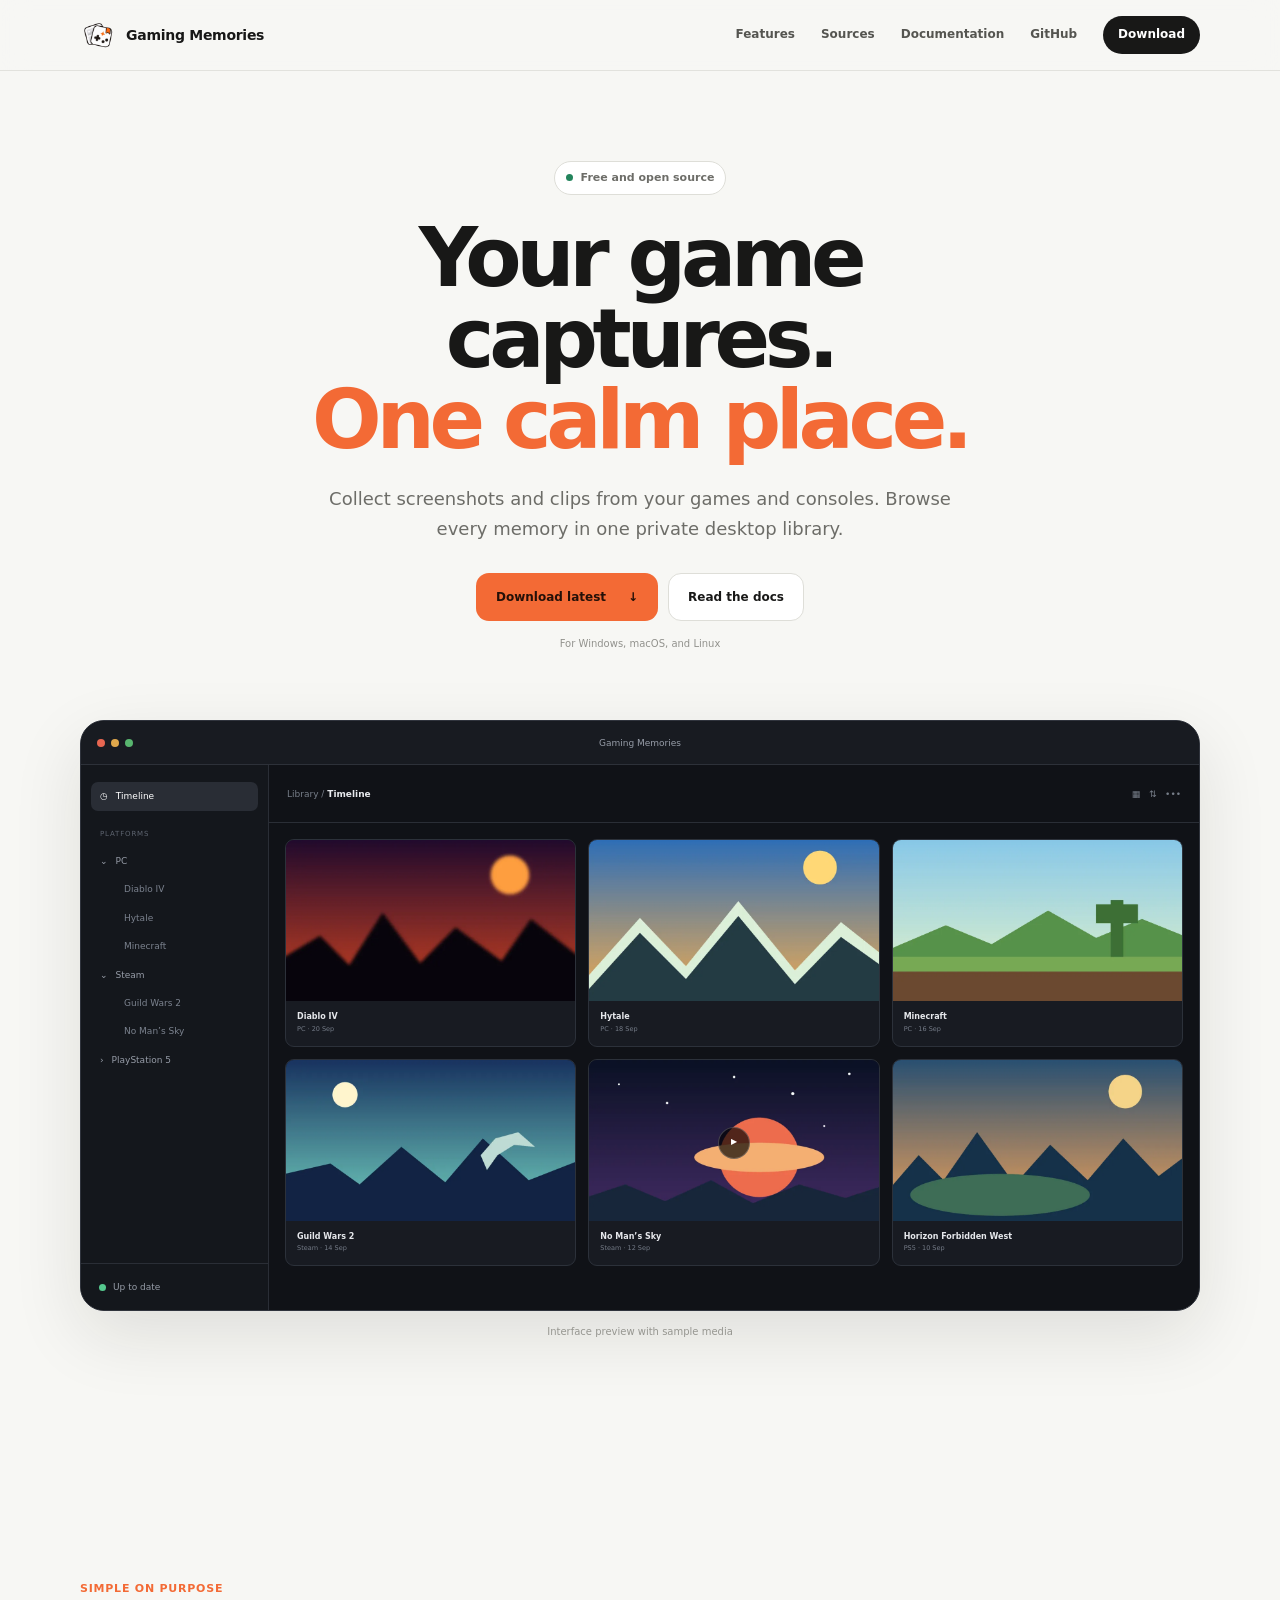
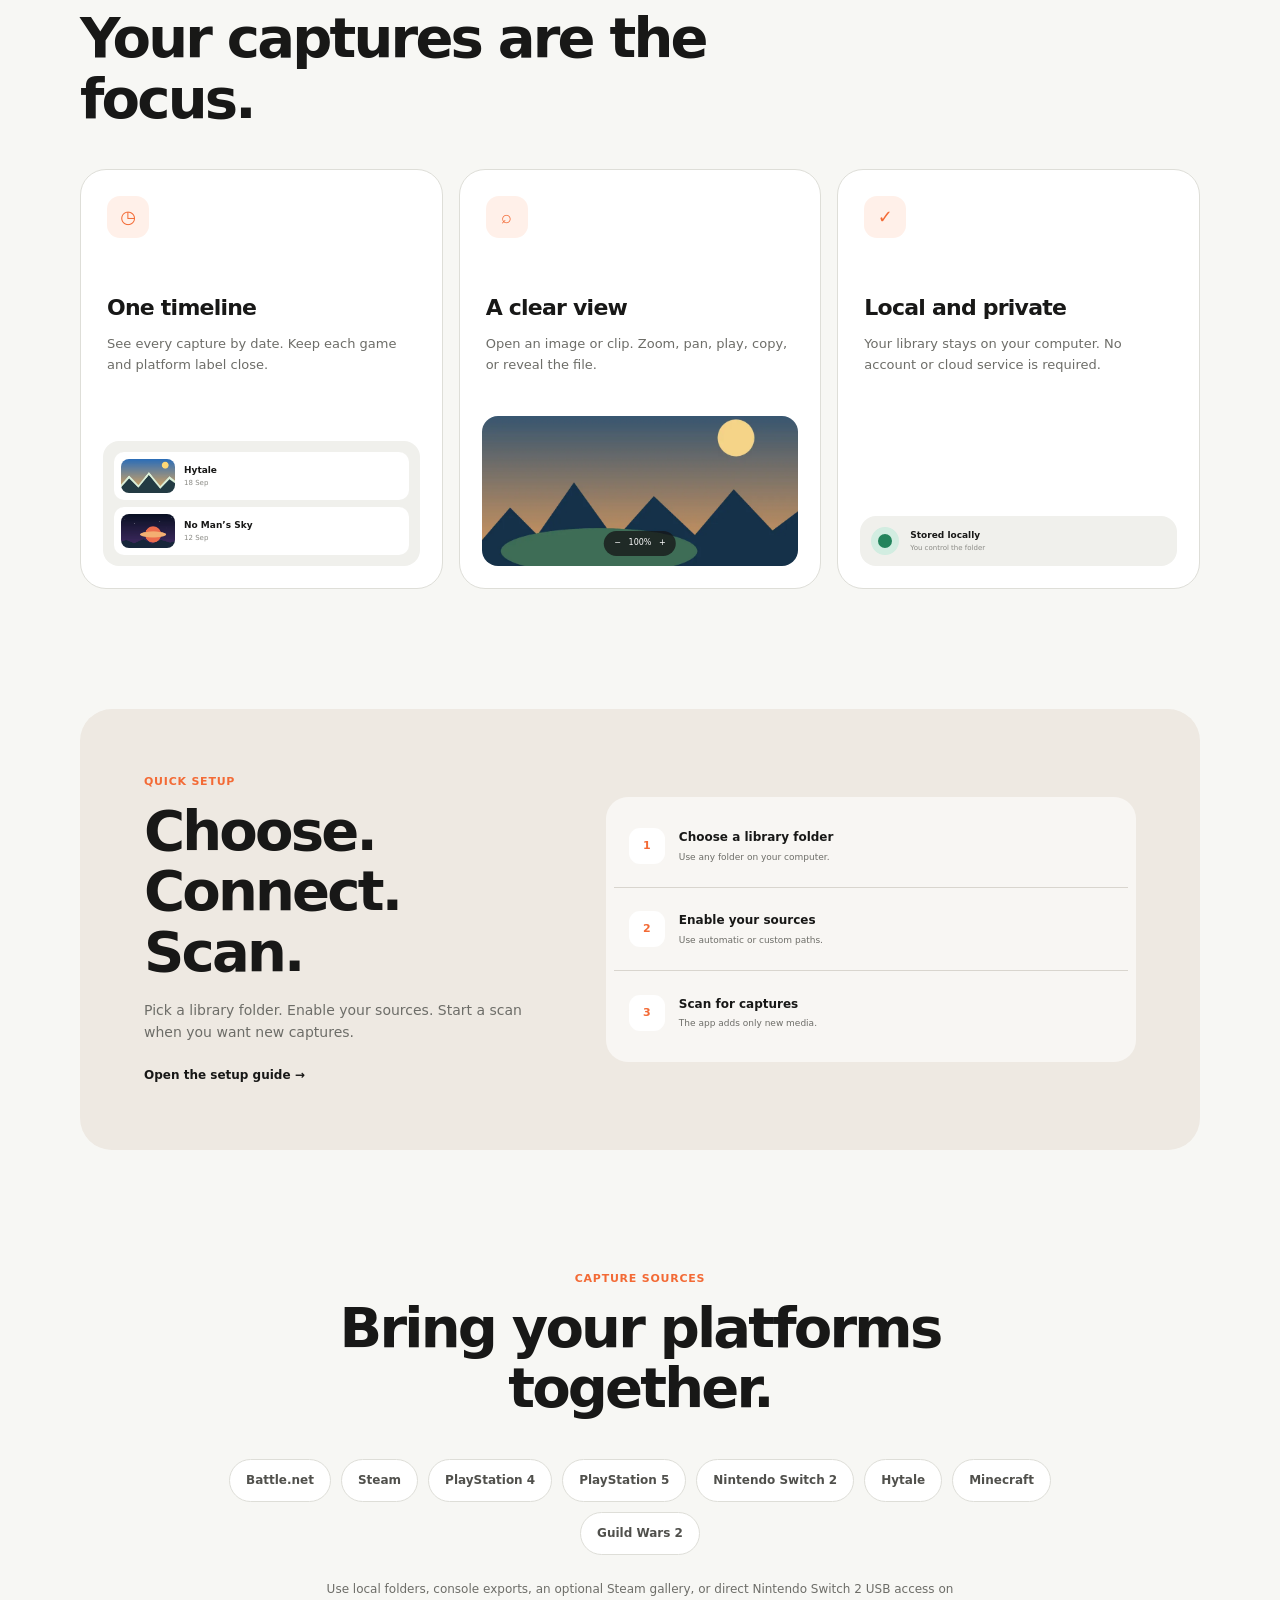
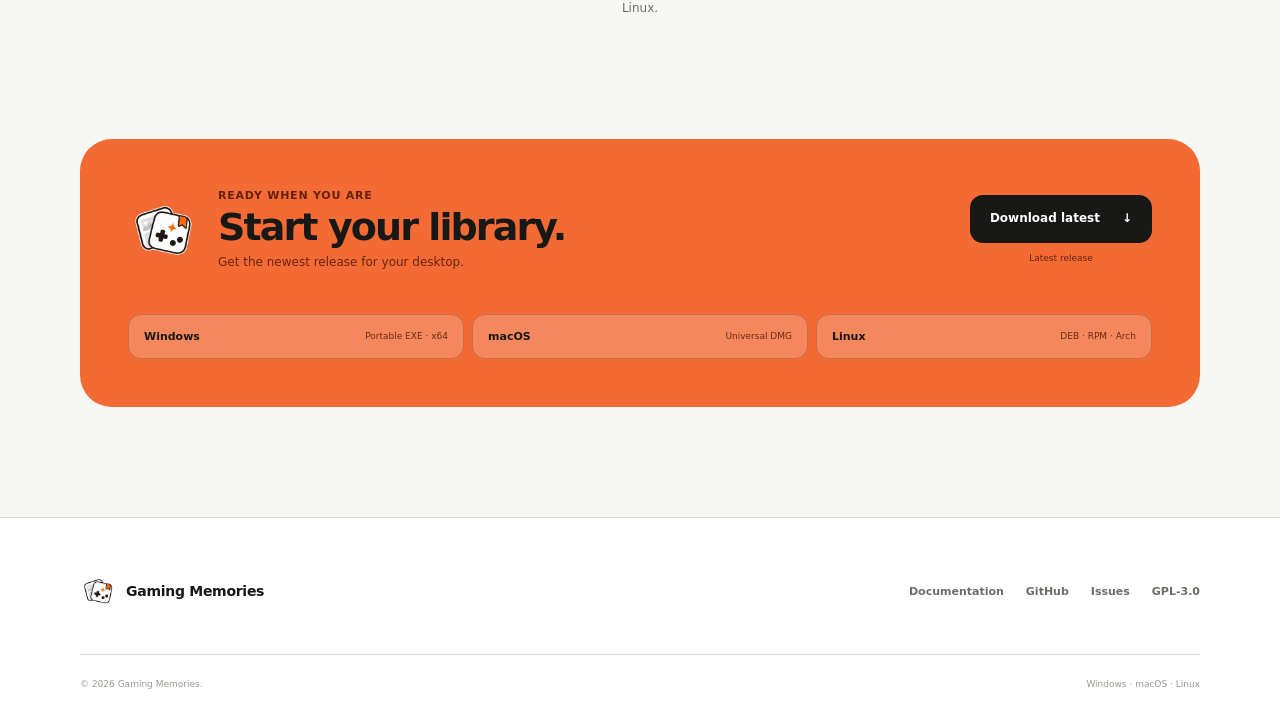
==== site/index.html @ 91cbbe02 "Add GitHub Pages project website" ====
<!doctype html>
<html lang="en">
  <head>
    <meta charset="utf-8">
    <meta name="viewport" content="width=device-width, initial-scale=1">
    <meta name="theme-color" content="#f7f7f4">
    <meta name="description" content="Gaming Memories collects game screenshots and clips into one local desktop library.">
    <meta property="og:title" content="Gaming Memories">
    <meta property="og:description" content="One calm place for every game capture.">
    <meta property="og:type" content="website">
    <meta property="og:image" content="assets/og-card.png">
    <title>Gaming Memories — One place for every game capture</title>
    <link rel="icon" href="assets/favicon.png" type="image/png">
    <link rel="stylesheet" href="styles.css">
    <script src="app.js" defer></script>
  </head>
  <body>
    <a class="skip-link" href="#main">Skip to content</a>

    <header class="site-header">
      <nav class="nav shell" aria-label="Main navigation">
        <a class="brand" href="index.html" aria-label="Gaming Memories home">
          <img src="assets/logo.webp" alt="" width="38" height="38">
          <span>Gaming Memories</span>
        </a>
        <button class="nav-toggle" type="button" aria-expanded="false" aria-controls="nav-links">
          <span class="sr-only">Open navigation</span><span></span><span></span>
        </button>
        <div class="nav-links" id="nav-links">
          <a href="#features">Features</a>
          <a href="#sources">Sources</a>
          <a href="docs.html">Documentation</a>
          <a href="https://github.com/fmartingr/gaming-memories">GitHub</a>
          <a class="nav-download" data-smart-download href="https://github.com/fmartingr/gaming-memories/releases/latest">Download</a>
        </div>
      </nav>
    </header>

    <main id="main">
      <section class="hero shell">
        <div class="hero-copy" data-reveal>
          <p class="hero-badge"><span></span> Free and open source</p>
          <h1>Your game captures.<br><em>One calm place.</em></h1>
          <p>Collect screenshots and clips from your games and consoles. Browse every memory in one private desktop library.</p>
          <div class="hero-actions">
            <a class="button button-primary" data-smart-download href="https://github.com/fmartingr/gaming-memories/releases/latest"><span data-download-label>Download latest</span><span aria-hidden="true">↓</span></a>
            <a class="button button-secondary" href="docs.html">Read the docs</a>
          </div>
          <small>For Windows, macOS, and Linux</small>
        </div>

        <figure class="product-figure" data-reveal>
          <div class="app-window" role="img" aria-label="Gaming Memories timeline with sample media">
            <div class="window-bar">
              <div class="window-dots" aria-hidden="true"><span></span><span></span><span></span></div>
              <span>Gaming Memories</span>
              <span></span>
            </div>
            <div class="app-layout">
              <aside class="app-sidebar" aria-hidden="true">
                <div class="app-nav-item active">◷ <span>Timeline</span></div>
                <p>PLATFORMS</p>
                <div class="app-nav-item">⌄ <span>PC</span></div>
                <div class="app-nav-child">Diablo IV</div>
                <div class="app-nav-child">Hytale</div>
                <div class="app-nav-child">Minecraft</div>
                <div class="app-nav-item">⌄ <span>Steam</span></div>
                <div class="app-nav-child">Guild Wars 2</div>
                <div class="app-nav-child">No Man’s Sky</div>
                <div class="app-nav-item">› <span>PlayStation 5</span></div>
                <div class="app-sidebar-footer"><span class="status-dot"></span>Up to date</div>
              </aside>
              <div class="app-main">
                <div class="app-toolbar"><div><span>Library</span> / <b>Timeline</b></div><div>▦ &nbsp; ⇅ &nbsp; •••</div></div>
                <div class="capture-grid">
                  <article class="capture-card"><img src="assets/capture-diablo.webp" alt="Red fantasy mountains under a bright moon"><div><b>Diablo IV</b><span>PC · 20 Sep</span></div></article>
                  <article class="capture-card"><img src="assets/capture-hytale.webp" alt="Snow peaks under a warm sky"><div><b>Hytale</b><span>PC · 18 Sep</span></div></article>
                  <article class="capture-card"><img src="assets/capture-minecraft.webp" alt="A green block world under a blue sky"><div><b>Minecraft</b><span>PC · 16 Sep</span></div></article>
                  <article class="capture-card"><img src="assets/capture-gw2.webp" alt="Blue mountains and a pale moon"><div><b>Guild Wars 2</b><span>Steam · 14 Sep</span></div></article>
                  <article class="capture-card video-card"><img src="assets/capture-space.webp" alt="A ringed red planet above an alien ridge"><i>▶</i><div><b>No Man’s Sky</b><span>Steam · 12 Sep</span></div></article>
                  <article class="capture-card"><img src="assets/capture-horizon.webp" alt="A green valley with mountains at sunset"><div><b>Horizon Forbidden West</b><span>PS5 · 10 Sep</span></div></article>
                </div>
              </div>
            </div>
          </div>
          <figcaption>Interface preview with sample media</figcaption>
        </figure>
      </section>

      <section class="features shell" id="features">
        <div class="section-heading" data-reveal>
          <p>Simple on purpose</p>
          <h2>Your captures are the focus.</h2>
        </div>
        <div class="feature-grid">
          <article class="feature-card" data-reveal>
            <div class="feature-icon">◷</div>
            <h3>One timeline</h3>
            <p>See every capture by date. Keep each game and platform label close.</p>
            <div class="mini-timeline" aria-hidden="true">
              <div><img src="assets/capture-hytale.webp" alt=""><span><b>Hytale</b><small>18 Sep</small></span></div>
              <div><img src="assets/capture-space.webp" alt=""><span><b>No Man’s Sky</b><small>12 Sep</small></span></div>
            </div>
          </article>
          <article class="feature-card" data-reveal>
            <div class="feature-icon">⌕</div>
            <h3>A clear view</h3>
            <p>Open an image or clip. Zoom, pan, play, copy, or reveal the file.</p>
            <div class="mini-viewer" aria-hidden="true"><img src="assets/capture-horizon.webp" alt=""><span>− &nbsp; 100% &nbsp; +</span></div>
          </article>
          <article class="feature-card" data-reveal>
            <div class="feature-icon">✓</div>
            <h3>Local and private</h3>
            <p>Your library stays on your computer. No account or cloud service is required.</p>
            <div class="privacy-note" aria-hidden="true"><span></span><div><b>Stored locally</b><small>You control the folder</small></div></div>
          </article>
        </div>
      </section>

      <section class="setup-section shell" data-reveal>
        <div class="setup-copy">
          <p>Quick setup</p>
          <h2>Choose. Connect. Scan.</h2>
          <span>Pick a library folder. Enable your sources. Start a scan when you want new captures.</span>
          <a href="docs.html#first-run">Open the setup guide →</a>
        </div>
        <ol class="setup-steps">
          <li><span>1</span><div><b>Choose a library folder</b><small>Use any folder on your computer.</small></div></li>
          <li><span>2</span><div><b>Enable your sources</b><small>Use automatic or custom paths.</small></div></li>
          <li><span>3</span><div><b>Scan for captures</b><small>The app adds only new media.</small></div></li>
        </ol>
      </section>

      <section class="sources-section shell" id="sources">
        <div class="section-heading centered" data-reveal>
          <p>Capture sources</p>
          <h2>Bring your platforms together.</h2>
        </div>
        <div class="source-list" data-reveal>
          <span>Battle.net</span><span>Steam</span><span>PlayStation 4</span><span>PlayStation 5</span><span>Nintendo Switch 2</span><span>Hytale</span><span>Minecraft</span><span>Guild Wars 2</span>
        </div>
        <p class="source-note">Use local folders, console exports, an optional Steam gallery, or direct Nintendo Switch 2 USB access on Linux.</p>
      </section>

      <section class="download-section shell" id="download" data-reveal>
        <div class="download-copy">
          <img src="assets/logo.webp" alt="" width="72" height="72">
          <div><p>Ready when you are</p><h2>Start your library.</h2><span data-release-status>Get the newest release for your desktop.</span></div>
        </div>
        <div class="download-actions">
          <a class="button button-dark" data-smart-download href="https://github.com/fmartingr/gaming-memories/releases/latest"><span data-download-label>Download latest</span><span aria-hidden="true">↓</span></a>
          <small data-release-version>Latest release</small>
        </div>
        <div class="platform-downloads" aria-label="Downloads by platform">
          <a data-platform-download="windows" href="https://github.com/fmartingr/gaming-memories/releases/latest"><b>Windows</b><span>Portable EXE · x64</span></a>
          <a data-platform-download="macos" href="https://github.com/fmartingr/gaming-memories/releases/latest"><b>macOS</b><span>Universal DMG</span></a>
          <a data-platform-download="linux" href="https://github.com/fmartingr/gaming-memories/releases/latest"><b>Linux</b><span>DEB · RPM · Arch</span></a>
        </div>
      </section>
    </main>

    <footer class="site-footer">
      <div class="shell footer-main">
        <a class="brand" href="index.html"><img src="assets/logo.webp" alt="" width="38" height="38"><span>Gaming Memories</span></a>
        <nav aria-label="Footer navigation"><a href="docs.html">Documentation</a><a href="https://github.com/fmartingr/gaming-memories">GitHub</a><a href="https://github.com/fmartingr/gaming-memories/issues">Issues</a><a href="https://www.gnu.org/licenses/gpl-3.0.html">GPL-3.0</a></nav>
      </div>
      <div class="shell footer-bottom"><span>© <span data-year></span> Gaming Memories.</span><span>Windows · macOS · Linux</span></div>
    </footer>
  </body>
</html>
---- site/styles.css ----
:root {
  color-scheme: light;
  --bg: #f7f7f4;
  --surface: #ffffff;
  --surface-soft: #f0f0ec;
  --text: #181817;
  --muted: #6d6d68;
  --line: #deded8;
  --orange: #f36a35;
  --orange-soft: #fff0e9;
  --green: #23845c;
  --app: #101217;
  --radius: 26px;
  --shell: 1120px;
  --shadow: 0 24px 70px rgba(28, 26, 22, .11);
}

* { box-sizing: border-box; }
html { scroll-behavior: smooth; scroll-padding-top: 84px; }
body { margin: 0; overflow-x: hidden; background: var(--bg); color: var(--text); font-family: Inter, ui-sans-serif, system-ui, -apple-system, BlinkMacSystemFont, "Segoe UI", sans-serif; font-size: 16px; line-height: 1.6; -webkit-font-smoothing: antialiased; }
::selection { background: #ffd4c2; }
a { color: inherit; text-decoration: none; }
img { display: block; max-width: 100%; }
button { font: inherit; }
.shell { width: min(calc(100% - 40px), var(--shell)); margin-inline: auto; }
.sr-only { position: absolute; width: 1px; height: 1px; padding: 0; overflow: hidden; clip: rect(0, 0, 0, 0); white-space: nowrap; border: 0; }
.skip-link { position: fixed; z-index: 1000; top: 10px; left: 10px; padding: 9px 14px; border-radius: 10px; background: var(--text); color: white; transform: translateY(-150%); }
.skip-link:focus { transform: translateY(0); }

.site-header { position: sticky; z-index: 100; top: 0; border-bottom: 1px solid rgba(222, 222, 216, .8); background: rgba(247, 247, 244, .9); backdrop-filter: blur(14px); }
.nav { display: flex; min-height: 70px; align-items: center; justify-content: space-between; }
.brand { display: inline-flex; align-items: center; gap: 10px; font-size: 14px; font-weight: 750; letter-spacing: -.02em; }
.brand img { width: 36px; height: 36px; object-fit: contain; }
.nav-links { display: flex; align-items: center; gap: 26px; color: #555550; font-size: 12px; font-weight: 650; }
.nav-links > a:not(.nav-download):hover, .nav-links > a.current { color: var(--text); }
.nav-download { padding: 9px 15px; border-radius: 999px; background: var(--text); color: white; }
.nav-download:hover { background: var(--orange); }
.nav-toggle { display: none; width: 40px; height: 40px; border: 1px solid var(--line); border-radius: 12px; background: var(--surface); }
.nav-toggle > span:not(.sr-only) { display: block; width: 17px; height: 1.5px; margin: 5px auto; background: var(--text); }

.hero { padding-top: 90px; padding-bottom: 120px; }
.hero-copy { max-width: 790px; margin: 0 auto 68px; text-align: center; }
.hero-badge { display: inline-flex; align-items: center; gap: 8px; margin: 0 0 22px; padding: 7px 11px; border: 1px solid var(--line); border-radius: 999px; background: var(--surface); color: var(--muted); font-size: 11px; font-weight: 650; }
.hero-badge span { width: 7px; height: 7px; border-radius: 50%; background: var(--green); }
.hero h1 { margin: 0; font-size: clamp(52px, 7vw, 82px); font-weight: 760; letter-spacing: -.065em; line-height: .99; }
.hero h1 em { color: var(--orange); font-style: normal; }
.hero-copy > p:not(.hero-badge) { max-width: 650px; margin: 24px auto 0; color: var(--muted); font-size: 18px; line-height: 1.65; }
.hero-actions { display: flex; justify-content: center; gap: 10px; margin-top: 30px; }
.hero-copy > small { display: block; margin-top: 15px; color: #92928d; font-size: 10px; }

.button { display: inline-flex; min-height: 48px; align-items: center; justify-content: center; gap: 22px; padding: 0 19px; border: 1px solid transparent; border-radius: 13px; font-size: 12px; font-weight: 720; transition: background .18s ease, border-color .18s ease, transform .18s ease; }
.button:hover { transform: translateY(-2px); }
.button-primary { background: var(--orange); color: #241008; }
.button-primary:hover { background: #e75b28; }
.button-secondary { border-color: var(--line); background: var(--surface); }
.button-secondary:hover { border-color: #bdbdb5; }
.button-dark { background: var(--text); color: white; }
.button-dark:hover { background: #333330; }

.product-figure { margin: 0; }
.product-figure figcaption { margin-top: 13px; color: #969690; font-size: 10px; text-align: center; }
.app-window { overflow: hidden; border: 1px solid #30343d; border-radius: 24px; background: var(--app); box-shadow: var(--shadow); }
.window-bar { display: grid; height: 44px; grid-template-columns: 1fr auto 1fr; align-items: center; padding: 0 16px; border-bottom: 1px solid #2d3139; background: #181b21; color: #979da8; font-size: 9px; }
.window-dots { display: flex; gap: 6px; }
.window-dots span { width: 8px; height: 8px; border-radius: 50%; background: #454a54; }
.window-dots span:first-child { background: #e76651; }
.window-dots span:nth-child(2) { background: #e0a84c; }
.window-dots span:nth-child(3) { background: #58b66f; }
.app-layout { display: grid; height: 545px; grid-template-columns: 188px 1fr; }
.app-sidebar { position: relative; padding: 17px 10px 62px; border-right: 1px solid #2a2e36; background: #14171c; color: #969ca7; font-size: 9px; }
.app-sidebar > p { margin: 18px 9px 7px; color: #5e6570; font-size: 7px; letter-spacing: .12em; }
.app-nav-item, .app-nav-child { padding: 7px 9px; border-radius: 7px; }
.app-nav-item { display: flex; gap: 8px; }
.app-nav-item.active { background: #292d35; color: white; }
.app-nav-child { padding-left: 33px; color: #7b828e; }
.app-sidebar-footer { position: absolute; right: 0; bottom: 0; left: 0; display: flex; align-items: center; gap: 7px; padding: 16px 18px; border-top: 1px solid #2a2e36; }
.status-dot { width: 7px; height: 7px; border-radius: 50%; background: #55c88e; }
.app-main { min-width: 0; }
.app-toolbar { display: flex; height: 58px; align-items: center; justify-content: space-between; padding: 0 18px; border-bottom: 1px solid #2a2e36; color: #777e89; font-size: 9px; }
.app-toolbar b { color: #e7e9ed; }
.capture-grid { display: grid; grid-template-columns: repeat(3, 1fr); gap: 12px; padding: 16px; }
.capture-card { position: relative; overflow: hidden; border: 1px solid #2c313a; border-radius: 9px; background: #181b22; }
.capture-card img { width: 100%; height: 161px; object-fit: cover; }
.capture-card > div { display: flex; flex-direction: column; padding: 10px 11px 11px; }
.capture-card b { overflow: hidden; color: #e5e7eb; font-size: 8px; text-overflow: ellipsis; white-space: nowrap; }
.capture-card span { color: #747b87; font-size: 6.5px; }
.capture-card i { position: absolute; top: 67px; left: 50%; display: grid; width: 32px; height: 32px; place-items: center; border: 1px solid rgba(255,255,255,.22); border-radius: 50%; background: rgba(0,0,0,.66); color: white; font-size: 8px; font-style: normal; transform: translateX(-50%); }

.features, .sources-section { padding-top: 120px; padding-bottom: 120px; }
.section-heading { max-width: 650px; margin-bottom: 40px; }
.section-heading.centered { margin-right: auto; margin-left: auto; text-align: center; }
.section-heading > p, .setup-copy > p, .download-copy p, .docs-hero .kicker { margin: 0 0 10px; color: var(--orange); font-size: 11px; font-weight: 750; letter-spacing: .07em; text-transform: uppercase; }
.section-heading h2, .setup-copy h2, .download-copy h2, .docs-hero h1 { margin: 0; font-size: clamp(38px, 5vw, 56px); font-weight: 730; letter-spacing: -.05em; line-height: 1.08; }
.feature-grid { display: grid; grid-template-columns: repeat(3, 1fr); gap: 16px; }
.feature-card { position: relative; overflow: hidden; min-height: 420px; padding: 26px; border: 1px solid var(--line); border-radius: var(--radius); background: var(--surface); }
.feature-icon { display: grid; width: 42px; height: 42px; margin-bottom: 52px; place-items: center; border-radius: 13px; background: var(--orange-soft); color: var(--orange); font-size: 18px; }
.feature-card h3 { margin: 0; font-size: 22px; letter-spacing: -.035em; }
.feature-card > p { margin: 9px 0 0; color: var(--muted); font-size: 13px; }
.mini-timeline, .privacy-note { position: absolute; right: 22px; bottom: 22px; left: 22px; padding: 11px; border-radius: 16px; background: var(--surface-soft); }
.mini-timeline > div { display: flex; align-items: center; gap: 9px; padding: 7px; border-radius: 10px; background: white; }
.mini-timeline > div + div { margin-top: 7px; }
.mini-timeline img { width: 54px; height: 34px; border-radius: 8px; object-fit: cover; }
.mini-timeline b, .mini-timeline small, .privacy-note b, .privacy-note small { display: block; }
.mini-timeline b, .privacy-note b { font-size: 9px; }
.mini-timeline small, .privacy-note small { color: #8a8a85; font-size: 7px; }
.mini-viewer { position: absolute; right: 22px; bottom: 22px; left: 22px; overflow: hidden; height: 150px; border-radius: 16px; }
.mini-viewer img { width: 100%; height: 100%; object-fit: cover; }
.mini-viewer span { position: absolute; right: 50%; bottom: 10px; padding: 6px 10px; border-radius: 999px; background: rgba(20,21,22,.75); color: white; font-size: 8px; transform: translateX(50%); }
.privacy-note { display: flex; align-items: center; gap: 11px; }
.privacy-note > span { width: 28px; height: 28px; border: 7px solid #d2ede1; border-radius: 50%; background: var(--green); }

.setup-section { display: grid; grid-template-columns: .85fr 1.15fr; align-items: center; gap: 70px; padding: 64px; border-radius: 32px; background: #eee9e2; }
.setup-copy > span { display: block; max-width: 430px; margin-top: 17px; color: var(--muted); font-size: 14px; }
.setup-copy > a { display: inline-block; margin-top: 22px; color: var(--text); font-size: 12px; font-weight: 700; }
.setup-copy > a:hover { color: var(--orange); }
.setup-steps { margin: 0; padding: 8px; border-radius: 22px; background: rgba(255,255,255,.6); list-style: none; }
.setup-steps li { display: flex; min-height: 83px; align-items: center; gap: 14px; padding: 13px 15px; border-bottom: 1px solid #d9d5ce; }
.setup-steps li:last-child { border-bottom: 0; }
.setup-steps li > span { display: grid; width: 36px; height: 36px; flex: 0 0 36px; place-items: center; border-radius: 11px; background: var(--surface); color: var(--orange); font-size: 11px; font-weight: 800; }
.setup-steps b, .setup-steps small { display: block; }
.setup-steps b { font-size: 12px; }
.setup-steps small { margin-top: 2px; color: var(--muted); font-size: 9px; }

.source-list { display: flex; flex-wrap: wrap; justify-content: center; gap: 10px; max-width: 880px; margin: 0 auto; }
.source-list span { padding: 11px 16px; border: 1px solid var(--line); border-radius: 999px; background: var(--surface); color: #50504c; font-size: 12px; font-weight: 650; }
.source-note { max-width: 650px; margin: 25px auto 0; color: var(--muted); font-size: 12px; text-align: center; }

.download-section { display: grid; grid-template-columns: 1fr auto; align-items: center; gap: 35px; margin-bottom: 110px; padding: 48px; border-radius: 32px; background: var(--orange); }
.download-copy { display: flex; align-items: center; gap: 20px; }
.download-copy img { width: 70px; height: 70px; }
.download-copy p { margin-bottom: 3px; color: #64220d; }
.download-copy h2 { font-size: 38px; }
.download-copy > div > span { color: #68270f; font-size: 12px; }
.download-actions { display: flex; align-items: center; flex-direction: column; gap: 8px; }
.download-actions small { color: #69260e; font-size: 9px; }
.platform-downloads { display: grid; grid-column: 1 / -1; grid-template-columns: repeat(3, 1fr); gap: 8px; margin-top: 5px; }
.platform-downloads a { display: flex; align-items: center; justify-content: space-between; padding: 13px 15px; border: 1px solid rgba(80,28,8,.25); border-radius: 13px; background: rgba(255,255,255,.2); }
.platform-downloads a:hover { background: rgba(255,255,255,.35); }
.platform-downloads b { font-size: 11px; }
.platform-downloads span { color: #6d2b12; font-size: 9px; }

.site-footer { padding-top: 55px; border-top: 1px solid var(--line); background: var(--surface); }
.footer-main { display: flex; align-items: center; justify-content: space-between; padding-bottom: 45px; }
.footer-main nav { display: flex; gap: 22px; color: var(--muted); font-size: 11px; font-weight: 650; }
.footer-main nav a:hover { color: var(--text); }
.footer-bottom { display: flex; min-height: 58px; align-items: center; justify-content: space-between; border-top: 1px solid var(--line); color: #999993; font-size: 9px; }

.button:focus-visible, .nav-toggle:focus-visible, .copy-button:focus-visible, .platform-tabs button:focus-visible, summary:focus-visible, a:focus-visible { outline: 3px solid rgba(243,106,53,.28); outline-offset: 3px; }
.js [data-reveal] { opacity: 0; transform: translateY(15px); transition: opacity .5s ease, transform .5s ease; }
.js [data-reveal].revealed { opacity: 1; transform: translateY(0); }

/* Documentation */
.docs-page { background: var(--bg); }
.docs-hero { padding: 90px 0 70px; text-align: center; }
.docs-hero h1 { max-width: 760px; margin-inline: auto; }
.docs-hero > .shell > p:last-child { max-width: 630px; margin: 18px auto 0; color: var(--muted); font-size: 16px; }
.docs-layout { display: grid; grid-template-columns: 190px minmax(0, 720px) 145px; justify-content: space-between; gap: 44px; padding-top: 40px; padding-bottom: 120px; }
.docs-sidebar, .docs-on-page { position: sticky; top: 100px; align-self: start; max-height: calc(100vh - 120px); overflow: auto; }
.docs-sidebar nav, .docs-on-page { display: flex; flex-direction: column; }
.docs-sidebar b, .docs-on-page b { margin: 20px 0 6px; color: var(--text); font-size: 9px; letter-spacing: .06em; text-transform: uppercase; }
.docs-sidebar b:first-child, .docs-on-page b:first-child { margin-top: 0; }
.docs-sidebar a, .docs-on-page a { padding: 4px 0; color: var(--muted); font-size: 10px; }
.docs-sidebar a:hover, .docs-on-page a:hover { color: var(--orange); }
.docs-on-page { padding-left: 16px; border-left: 1px solid var(--line); }
.docs-content { min-width: 0; }
.docs-content > section { margin-bottom: 18px; padding: 42px; border: 1px solid var(--line); border-radius: 24px; background: var(--surface); }
.doc-heading { display: flex; align-items: center; gap: 14px; margin-bottom: 25px; }
.doc-heading > span { display: grid; width: 38px; height: 38px; flex: 0 0 38px; place-items: center; border-radius: 11px; background: var(--orange-soft); color: var(--orange); font-size: 9px; font-weight: 800; }
.doc-heading .kicker { margin: 0; color: var(--orange); font-size: 8px; font-weight: 750; letter-spacing: .06em; text-transform: uppercase; }
.docs-content h2 { margin: 0; font-size: 31px; letter-spacing: -.04em; line-height: 1.12; }
.docs-content h3 { margin: 31px 0 9px; font-size: 18px; letter-spacing: -.02em; }
.docs-content p, .docs-content li { color: #5f5f5a; font-size: 13px; line-height: 1.75; }
.docs-content strong { color: var(--text); }
.docs-content a:not(.button):not(.text-link) { color: #c94a1d; text-decoration: underline; text-underline-offset: 3px; }
.docs-content code { padding: 2px 5px; border-radius: 5px; background: var(--surface-soft); font-family: "SFMono-Regular", Consolas, monospace; font-size: .88em; }
.docs-content pre { overflow-x: auto; margin: 19px 0; padding: 18px; border-radius: 14px; background: #191a1d; color: #f1f1ee; }
.docs-content pre code { padding: 0; background: transparent; color: inherit; font-size: 11px; line-height: 1.7; }
.docs-content ul, .docs-content ol { padding-left: 22px; }
.docs-content li { margin: 5px 0; padding-left: 3px; }
.doc-callout { margin: 22px 0; padding: 15px 17px; border-left: 4px solid var(--orange); border-radius: 10px; background: var(--surface-soft); }
.doc-callout.info { border-left-color: #4678e6; }
.doc-callout.tip { border-left-color: var(--green); }
.doc-callout.warning { border-left-color: #d89023; }
.doc-callout b { font-size: 11px; }
.doc-callout p { margin: 4px 0 0; font-size: 11px; }
.platform-tabs { display: flex; gap: 5px; margin-top: 27px; padding: 5px; border-radius: 13px; background: var(--surface-soft); }
.platform-tabs button { flex: 1; padding: 9px 10px; border: 0; border-radius: 9px; background: transparent; color: var(--muted); font-size: 10px; font-weight: 700; cursor: pointer; }
.platform-tabs button.active { background: var(--surface); color: var(--text); box-shadow: 0 3px 12px rgba(0,0,0,.07); }
.tab-panel { min-height: 275px; padding: 4px; }
.doc-download { margin-top: 12px; }
.command-list { display: flex; flex-direction: column; gap: 8px; margin: 17px 0; }
.command-list > div { position: relative; padding: 12px 82px 12px 14px; border-radius: 11px; background: var(--surface-soft); }
.command-list span, .command-list code { display: block; }
.command-list span { margin-bottom: 4px; color: var(--muted); font-size: 8px; }
.command-list code { overflow-x: auto; padding: 0; background: none; white-space: nowrap; }
.copy-button { padding: 6px 9px; border: 1px solid var(--line); border-radius: 8px; background: var(--surface); color: var(--text); font-size: 8px; cursor: pointer; }
.command-list .copy-button { position: absolute; top: 50%; right: 11px; transform: translateY(-50%); }
.doc-steps { display: grid; grid-template-columns: 1fr 1fr; gap: 9px; padding: 0 !important; list-style: none; }
.doc-steps li { display: flex; gap: 11px; margin: 0; padding: 15px; border-radius: 13px; background: var(--surface-soft); }
.doc-steps li > span { display: grid; width: 26px; height: 26px; flex: 0 0 26px; place-items: center; border-radius: 8px; background: var(--surface); color: var(--orange); font-size: 8px; font-weight: 800; }
.doc-steps h3 { margin: 0 0 3px; font-size: 11px; }
.doc-steps p { margin: 0; font-size: 10px; line-height: 1.55; }
.reference-grid { display: grid; grid-template-columns: repeat(3, 1fr); gap: 8px; }
.reference-grid article { padding: 15px; border-radius: 13px; background: var(--surface-soft); }
.reference-grid h3 { margin: 0 0 5px; font-size: 12px; }
.reference-grid p { margin: 0; font-size: 10px; line-height: 1.6; }
.table-wrap { overflow-x: auto; margin-top: 20px; border: 1px solid var(--line); border-radius: 13px; }
table { width: 100%; border-collapse: collapse; font-size: 10px; }
th, td { padding: 11px 13px; border-bottom: 1px solid var(--line); color: #656560; text-align: left; vertical-align: top; }
th { background: var(--surface-soft); color: var(--text); font-size: 8px; letter-spacing: .04em; text-transform: uppercase; }
tr:last-child td { border-bottom: 0; }
td:first-child { color: var(--text); font-weight: 700; }
.trouble-list { margin: 22px 0 29px; border-top: 1px solid var(--line); }
.trouble-list details, .faq-list details { border-bottom: 1px solid var(--line); }
.trouble-list summary, .faq-list summary { display: flex; min-height: 58px; align-items: center; justify-content: space-between; gap: 18px; font-size: 12px; font-weight: 700; cursor: pointer; list-style: none; }
summary::-webkit-details-marker { display: none; }
.trouble-list summary span, .faq-list summary span { color: var(--orange); font-size: 17px; }
.trouble-list details > div { padding: 0 25px 15px 0; }
.trouble-list details p, .trouble-list details li { font-size: 11px; }
.code-block { position: relative; }
.code-block .copy-button { position: absolute; top: 10px; right: 10px; border-color: #414249; background: #28292e; color: white; }
.text-link { color: var(--orange); font-size: 11px; font-weight: 700; }
.compact-footer { padding-top: 0; }

@media (max-width: 1050px) {
  .app-layout { height: 490px; }
  .capture-card img { height: 137px; }
  .setup-section { gap: 40px; padding: 48px; }
  .docs-layout { grid-template-columns: 175px minmax(0, 1fr); }
  .docs-on-page { display: none; }
}

@media (max-width: 820px) {
  .nav-toggle { display: block; }
  .nav-links { position: absolute; top: calc(100% + 1px); right: 0; left: 0; display: none; flex-direction: column; align-items: stretch; gap: 0; padding: 14px 20px 22px; border-bottom: 1px solid var(--line); background: var(--bg); }
  .nav-links.open { display: flex; }
  .nav-links > a { padding: 10px 3px; }
  .nav-download { margin-top: 7px; padding-inline: 15px !important; }
  .feature-grid { grid-template-columns: 1fr; }
  .feature-card { min-height: 360px; }
  .setup-section { grid-template-columns: 1fr; }
  .download-section { grid-template-columns: 1fr; }
  .download-actions { align-items: flex-start; }
  .platform-downloads { grid-column: auto; }
  .footer-main { align-items: flex-start; flex-direction: column; gap: 25px; }
  .docs-layout { display: block; }
  .docs-sidebar { display: none; }
  .docs-content { max-width: 720px; margin-inline: auto; }
}

@media (max-width: 620px) {
  .shell { width: min(calc(100% - 28px), var(--shell)); }
  .nav { min-height: 62px; }
  .brand img { width: 33px; height: 33px; }
  .hero { padding-top: 62px; padding-bottom: 85px; }
  .hero-copy { margin-bottom: 48px; }
  .hero h1 { font-size: 50px; }
  .hero-copy > p:not(.hero-badge) { font-size: 15px; }
  .hero-actions { align-items: stretch; flex-direction: column; }
  .hero-actions .button { width: 100%; }
  .app-window { border-radius: 16px; }
  .window-bar { height: 31px; font-size: 6px; }
  .app-layout { height: 280px; grid-template-columns: 90px 1fr; }
  .app-sidebar { padding: 8px 4px 40px; font-size: 5px; }
  .app-sidebar > p { margin: 8px 5px 3px; font-size: 4px; }
  .app-nav-item, .app-nav-child { padding: 3px 5px; border-radius: 4px; }
  .app-nav-child { padding-left: 18px; }
  .app-sidebar-footer { padding: 8px; }
  .app-toolbar { height: 34px; padding: 0 7px; font-size: 5px; }
  .capture-grid { gap: 5px; padding: 7px; }
  .capture-card { border-radius: 5px; }
  .capture-card img { height: 74px; }
  .capture-card > div { padding: 4px; }
  .capture-card b { font-size: 4.5px; }
  .capture-card span { font-size: 3.5px; }
  .capture-card i { top: 28px; width: 18px; height: 18px; font-size: 5px; }
  .features, .sources-section { padding-top: 85px; padding-bottom: 85px; }
  .section-heading h2, .setup-copy h2, .download-copy h2 { font-size: 39px; }
  .feature-card { min-height: 390px; padding: 22px; }
  .setup-section { width: calc(100% - 28px); padding: 30px 20px; border-radius: 24px; }
  .source-list { justify-content: flex-start; }
  .source-list span { padding: 9px 12px; font-size: 10px; }
  .download-section { width: calc(100% - 28px); margin-bottom: 80px; padding: 31px 22px; border-radius: 24px; }
  .download-copy { align-items: flex-start; }
  .download-copy img { width: 54px; height: 54px; }
  .platform-downloads { grid-template-columns: 1fr; }
  .footer-main nav { flex-wrap: wrap; gap: 14px 20px; }
  .footer-bottom { align-items: flex-start; flex-direction: column; justify-content: center; gap: 2px; }
  .docs-hero { padding: 60px 0 45px; }
  .docs-hero h1 { font-size: 44px; }
  .docs-layout { padding-top: 15px; padding-bottom: 75px; }
  .docs-content > section { padding: 27px 20px; border-radius: 18px; }
  .docs-content h2 { font-size: 27px; }
  .doc-steps, .reference-grid { grid-template-columns: 1fr; }
  .platform-tabs button { padding-inline: 5px; }
  .command-list > div { padding-right: 13px; }
  .command-list .copy-button { position: static; margin-top: 9px; transform: none; }
}

@media (prefers-reduced-motion: reduce) {
  html { scroll-behavior: auto; }
  *, *::before, *::after { transition-duration: .01ms !important; animation-duration: .01ms !important; }
}
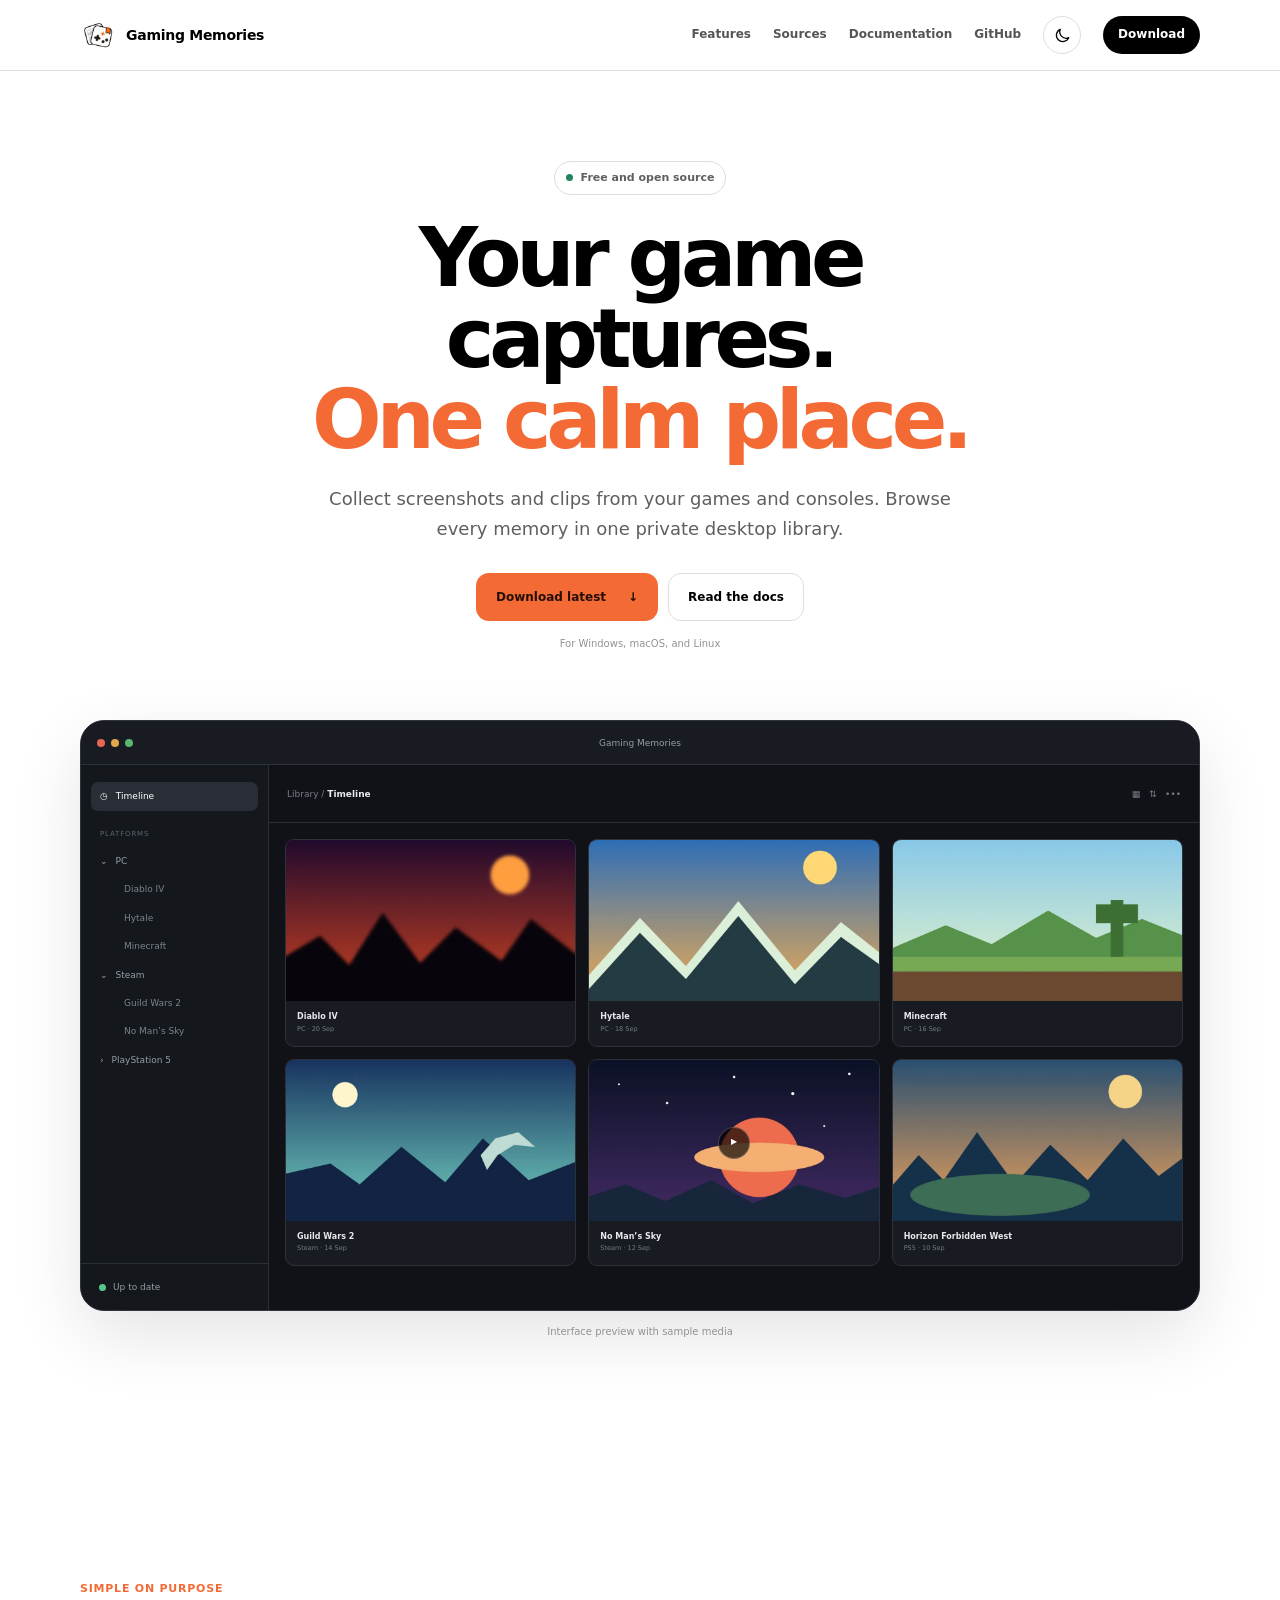
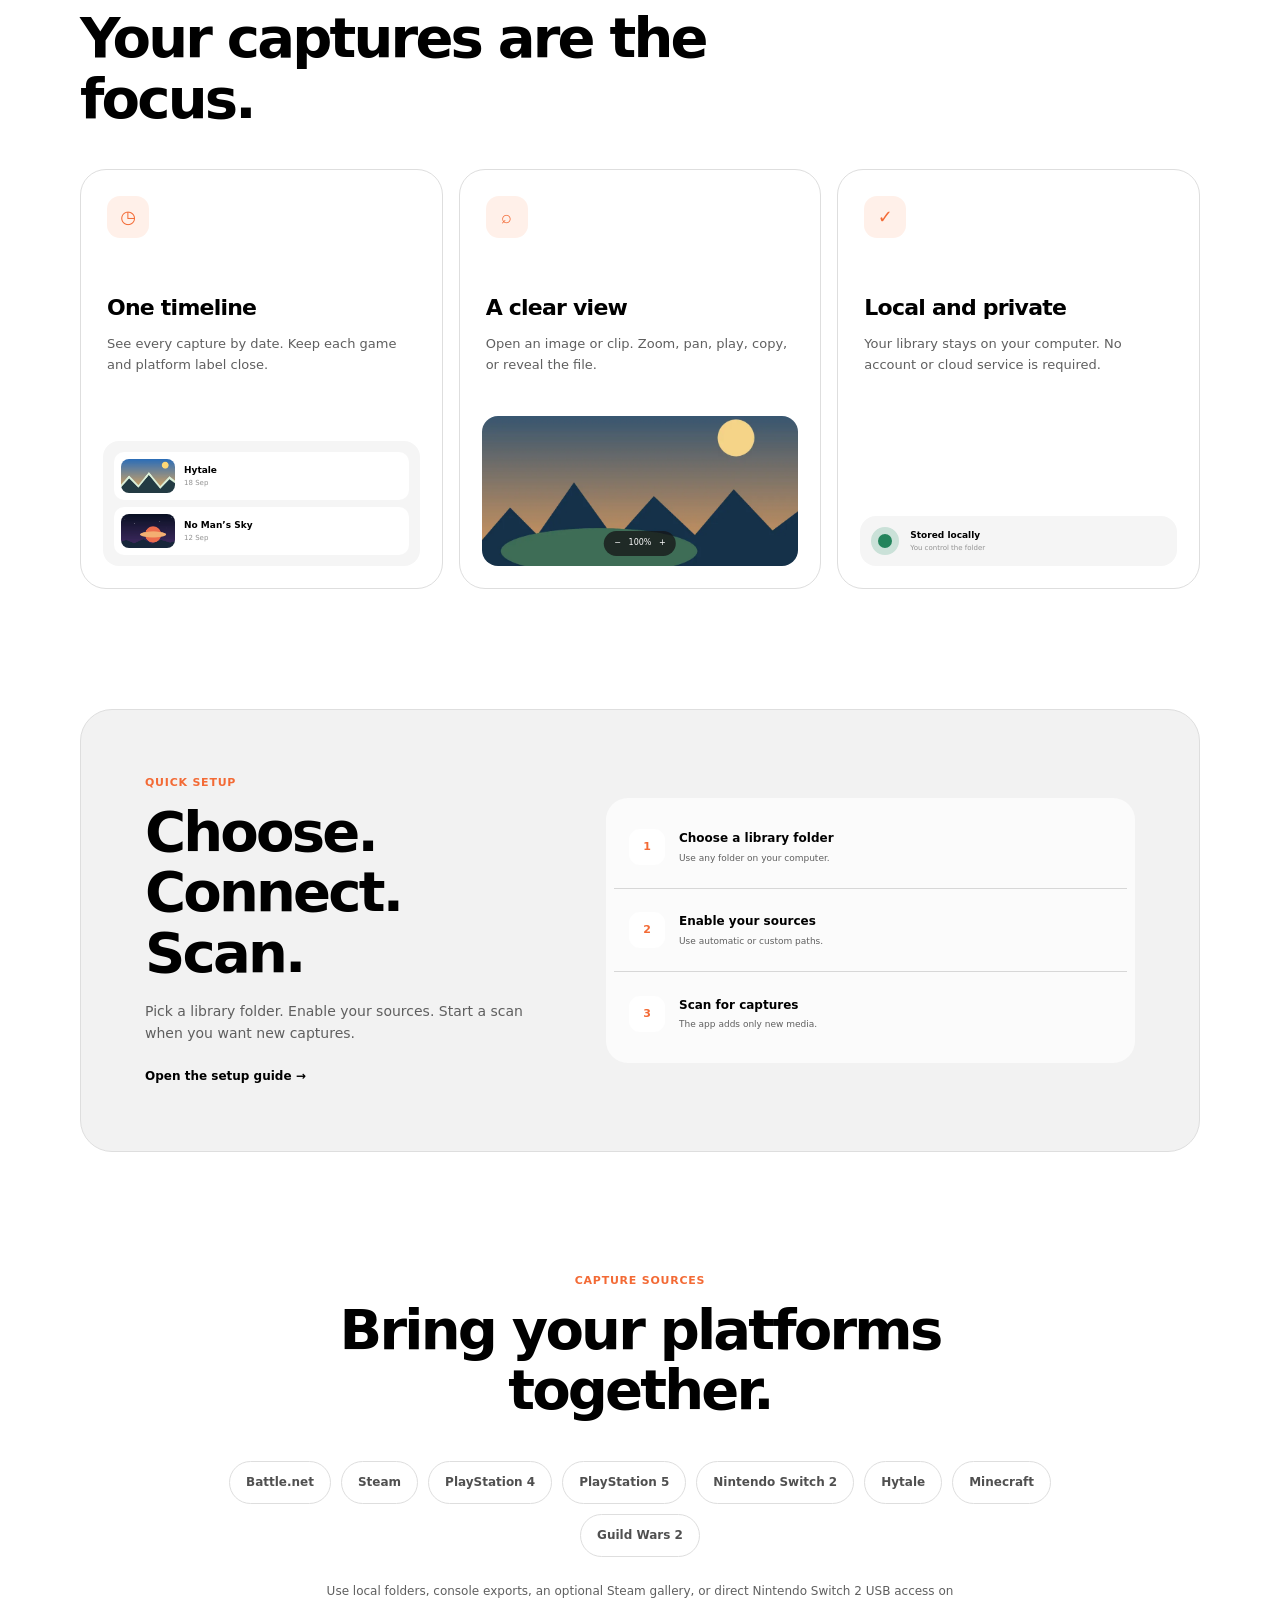
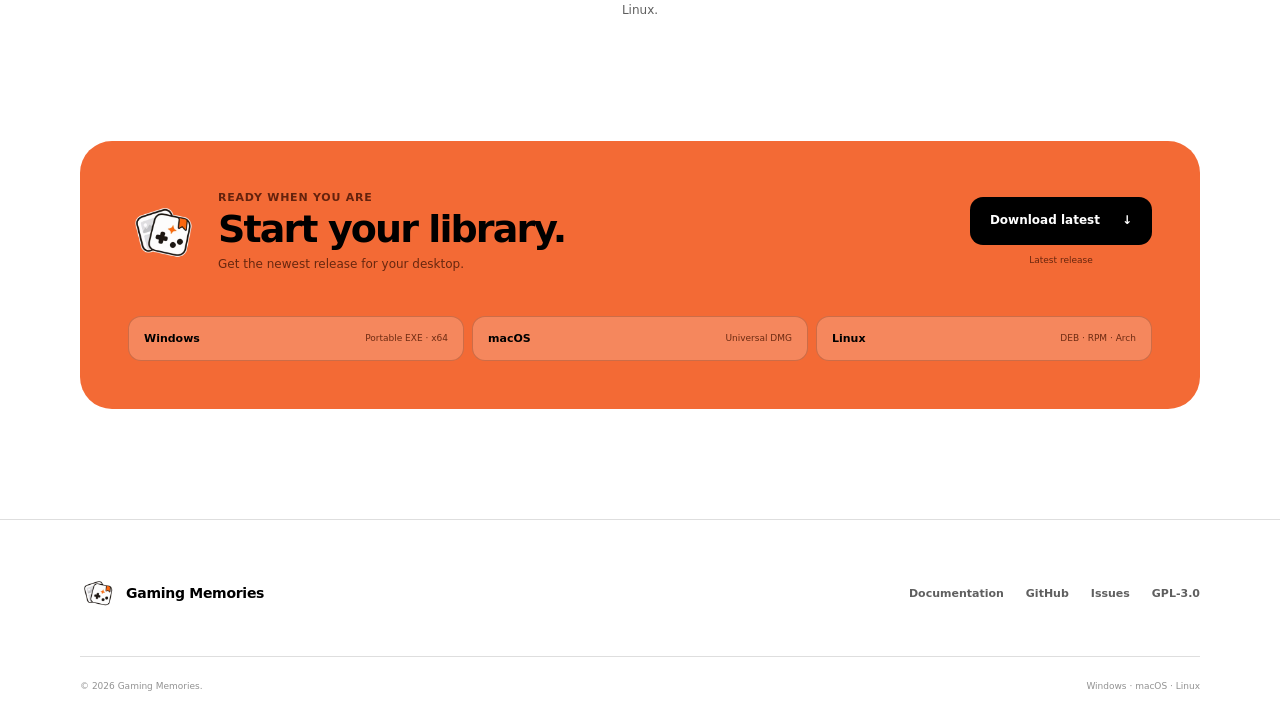
==== commit 3a5d0c4b: "Add website theme support" ====
--- a/site/index.html
+++ b/site/index.html
@@ -3,7 +3,7 @@
   <head>
     <meta charset="utf-8">
     <meta name="viewport" content="width=device-width, initial-scale=1">
-    <meta name="theme-color" content="#f7f7f4">
+    <meta name="theme-color" content="#ffffff">
     <meta name="description" content="Gaming Memories collects game screenshots and clips into one local desktop library.">
     <meta property="og:title" content="Gaming Memories">
     <meta property="og:description" content="One calm place for every game capture.">
@@ -11,6 +11,7 @@
     <meta property="og:image" content="assets/og-card.png">
     <title>Gaming Memories — One place for every game capture</title>
     <link rel="icon" href="assets/favicon.png" type="image/png">
+    <script src="theme-init.js"></script>
     <link rel="stylesheet" href="styles.css">
     <script src="app.js" defer></script>
   </head>
@@ -31,6 +32,10 @@
           <a href="#sources">Sources</a>
           <a href="docs.html">Documentation</a>
           <a href="https://github.com/fmartingr/gaming-memories">GitHub</a>
+          <button class="theme-toggle" type="button" data-theme-toggle aria-label="Use dark theme" title="Use dark theme">
+            <svg class="theme-icon theme-icon-moon" aria-hidden="true" viewBox="0 0 24 24"><path d="M20.7 15.1A9 9 0 0 1 8.9 3.3 9 9 0 1 0 20.7 15.1Z"></path></svg>
+            <svg class="theme-icon theme-icon-sun" aria-hidden="true" viewBox="0 0 24 24"><circle cx="12" cy="12" r="4"></circle><path d="M12 2v2M12 20v2M4.93 4.93l1.42 1.42M17.66 17.66l1.41 1.41M2 12h2M20 12h2M4.93 19.07l1.42-1.42M17.66 6.34l1.41-1.41"></path></svg>
+          </button>
           <a class="nav-download" data-smart-download href="https://github.com/fmartingr/gaming-memories/releases/latest">Download</a>
         </div>
       </nav>
--- a/site/styles.css
+++ b/site/styles.css
@@ -1,42 +1,122 @@
 :root {
   color-scheme: light;
-  --bg: #f7f7f4;
+  --bg: #ffffff;
   --surface: #ffffff;
-  --surface-soft: #f0f0ec;
-  --text: #181817;
-  --muted: #6d6d68;
-  --line: #deded8;
+  --surface-soft: #f5f5f5;
+  --text: #000000;
+  --muted: #5f5f5f;
+  --line: #dedede;
   --orange: #f36a35;
   --orange-soft: #fff0e9;
   --green: #23845c;
   --app: #101217;
+  --header-bg: rgba(255, 255, 255, .9);
+  --nav-muted: #555555;
+  --subtle: #929292;
+  --surface-hover: #bdbdbd;
+  --setup-bg: #f2f2f2;
+  --setup-overlay: rgba(255, 255, 255, .72);
+  --setup-line: #d7d7d7;
+  --chip-text: #505050;
+  --footer-muted: #929292;
+  --content-muted: #5f5f5f;
+  --table-muted: #656565;
+  --inverse-bg: #000000;
+  --inverse-text: #ffffff;
   --radius: 26px;
   --shell: 1120px;
-  --shadow: 0 24px 70px rgba(28, 26, 22, .11);
+  --shadow: 0 24px 70px rgba(0, 0, 0, .11);
+}
+
+:root[data-theme="dark"] {
+  color-scheme: dark;
+  --bg: #000000;
+  --surface: #0d0d0d;
+  --surface-soft: #171717;
+  --text: #ffffff;
+  --muted: #a3a3a3;
+  --line: #2d2d2d;
+  --orange: #ff743d;
+  --orange-soft: #29140d;
+  --green: #55c88e;
+  --header-bg: rgba(0, 0, 0, .9);
+  --nav-muted: #b0b0b0;
+  --subtle: #858585;
+  --surface-hover: #505050;
+  --setup-bg: #101010;
+  --setup-overlay: rgba(255, 255, 255, .05);
+  --setup-line: #303030;
+  --chip-text: #d0d0d0;
+  --footer-muted: #777777;
+  --content-muted: #b0b0b0;
+  --table-muted: #b3b3b3;
+  --inverse-bg: #ffffff;
+  --inverse-text: #000000;
+  --shadow: 0 24px 70px rgba(0, 0, 0, .55);
+}
+
+@media (prefers-color-scheme: dark) {
+  :root:not([data-theme="light"]) {
+    color-scheme: dark;
+    --bg: #000000;
+    --surface: #0d0d0d;
+    --surface-soft: #171717;
+    --text: #ffffff;
+    --muted: #a3a3a3;
+    --line: #2d2d2d;
+    --orange: #ff743d;
+    --orange-soft: #29140d;
+    --green: #55c88e;
+    --header-bg: rgba(0, 0, 0, .9);
+    --nav-muted: #b0b0b0;
+    --subtle: #858585;
+    --surface-hover: #505050;
+    --setup-bg: #101010;
+    --setup-overlay: rgba(255, 255, 255, .05);
+    --setup-line: #303030;
+    --chip-text: #d0d0d0;
+    --footer-muted: #777777;
+    --content-muted: #b0b0b0;
+    --table-muted: #b3b3b3;
+    --inverse-bg: #ffffff;
+    --inverse-text: #000000;
+    --shadow: 0 24px 70px rgba(0, 0, 0, .55);
+  }
 }
 
 * { box-sizing: border-box; }
 html { scroll-behavior: smooth; scroll-padding-top: 84px; }
 body { margin: 0; overflow-x: hidden; background: var(--bg); color: var(--text); font-family: Inter, ui-sans-serif, system-ui, -apple-system, BlinkMacSystemFont, "Segoe UI", sans-serif; font-size: 16px; line-height: 1.6; -webkit-font-smoothing: antialiased; }
-::selection { background: #ffd4c2; }
+::selection { background: var(--orange); color: #000000; }
 a { color: inherit; text-decoration: none; }
 img { display: block; max-width: 100%; }
 button { font: inherit; }
 .shell { width: min(calc(100% - 40px), var(--shell)); margin-inline: auto; }
 .sr-only { position: absolute; width: 1px; height: 1px; padding: 0; overflow: hidden; clip: rect(0, 0, 0, 0); white-space: nowrap; border: 0; }
-.skip-link { position: fixed; z-index: 1000; top: 10px; left: 10px; padding: 9px 14px; border-radius: 10px; background: var(--text); color: white; transform: translateY(-150%); }
+.skip-link { position: fixed; z-index: 1000; top: 10px; left: 10px; padding: 9px 14px; border-radius: 10px; background: var(--inverse-bg); color: var(--inverse-text); transform: translateY(-150%); }
 .skip-link:focus { transform: translateY(0); }
 
-.site-header { position: sticky; z-index: 100; top: 0; border-bottom: 1px solid rgba(222, 222, 216, .8); background: rgba(247, 247, 244, .9); backdrop-filter: blur(14px); }
+.site-header { position: sticky; z-index: 100; top: 0; border-bottom: 1px solid var(--line); background: var(--header-bg); backdrop-filter: blur(14px); }
 .nav { display: flex; min-height: 70px; align-items: center; justify-content: space-between; }
 .brand { display: inline-flex; align-items: center; gap: 10px; font-size: 14px; font-weight: 750; letter-spacing: -.02em; }
 .brand img { width: 36px; height: 36px; object-fit: contain; }
-.nav-links { display: flex; align-items: center; gap: 26px; color: #555550; font-size: 12px; font-weight: 650; }
+.nav-links { display: flex; align-items: center; gap: 22px; color: var(--nav-muted); font-size: 12px; font-weight: 650; }
 .nav-links > a:not(.nav-download):hover, .nav-links > a.current { color: var(--text); }
-.nav-download { padding: 9px 15px; border-radius: 999px; background: var(--text); color: white; }
+.nav-download { padding: 9px 15px; border-radius: 999px; background: var(--inverse-bg); color: var(--inverse-text); }
 .nav-download:hover { background: var(--orange); }
 .nav-toggle { display: none; width: 40px; height: 40px; border: 1px solid var(--line); border-radius: 12px; background: var(--surface); }
 .nav-toggle > span:not(.sr-only) { display: block; width: 17px; height: 1.5px; margin: 5px auto; background: var(--text); }
+.theme-toggle { display: grid; width: 38px; height: 38px; flex: 0 0 38px; place-items: center; padding: 0; border: 1px solid var(--line); border-radius: 50%; background: var(--surface); color: var(--text); cursor: pointer; transition: border-color .18s ease, background .18s ease; }
+.theme-toggle:hover { border-color: var(--surface-hover); background: var(--surface-soft); }
+.theme-icon { width: 17px; height: 17px; fill: none; stroke: currentColor; stroke-linecap: round; stroke-linejoin: round; stroke-width: 1.8; }
+.theme-icon-sun { display: none; }
+:root[data-theme="dark"] .theme-icon-moon { display: none; }
+:root[data-theme="dark"] .theme-icon-sun { display: block; }
+
+@media (prefers-color-scheme: dark) {
+  :root:not([data-theme="light"]) .theme-icon-moon { display: none; }
+  :root:not([data-theme="light"]) .theme-icon-sun { display: block; }
+}
 
 .hero { padding-top: 90px; padding-bottom: 120px; }
 .hero-copy { max-width: 790px; margin: 0 auto 68px; text-align: center; }
@@ -46,19 +126,19 @@
 .hero h1 em { color: var(--orange); font-style: normal; }
 .hero-copy > p:not(.hero-badge) { max-width: 650px; margin: 24px auto 0; color: var(--muted); font-size: 18px; line-height: 1.65; }
 .hero-actions { display: flex; justify-content: center; gap: 10px; margin-top: 30px; }
-.hero-copy > small { display: block; margin-top: 15px; color: #92928d; font-size: 10px; }
+.hero-copy > small { display: block; margin-top: 15px; color: var(--subtle); font-size: 10px; }
 
 .button { display: inline-flex; min-height: 48px; align-items: center; justify-content: center; gap: 22px; padding: 0 19px; border: 1px solid transparent; border-radius: 13px; font-size: 12px; font-weight: 720; transition: background .18s ease, border-color .18s ease, transform .18s ease; }
 .button:hover { transform: translateY(-2px); }
 .button-primary { background: var(--orange); color: #241008; }
 .button-primary:hover { background: #e75b28; }
 .button-secondary { border-color: var(--line); background: var(--surface); }
-.button-secondary:hover { border-color: #bdbdb5; }
-.button-dark { background: var(--text); color: white; }
+.button-secondary:hover { border-color: var(--surface-hover); }
+.button-dark { background: #000000; color: #ffffff; }
 .button-dark:hover { background: #333330; }
 
 .product-figure { margin: 0; }
-.product-figure figcaption { margin-top: 13px; color: #969690; font-size: 10px; text-align: center; }
+.product-figure figcaption { margin-top: 13px; color: var(--subtle); font-size: 10px; text-align: center; }
 .app-window { overflow: hidden; border: 1px solid #30343d; border-radius: 24px; background: var(--app); box-shadow: var(--shadow); }
 .window-bar { display: grid; height: 44px; grid-template-columns: 1fr auto 1fr; align-items: center; padding: 0 16px; border-bottom: 1px solid #2d3139; background: #181b21; color: #979da8; font-size: 9px; }
 .window-dots { display: flex; gap: 6px; }
@@ -97,24 +177,24 @@
 .feature-card h3 { margin: 0; font-size: 22px; letter-spacing: -.035em; }
 .feature-card > p { margin: 9px 0 0; color: var(--muted); font-size: 13px; }
 .mini-timeline, .privacy-note { position: absolute; right: 22px; bottom: 22px; left: 22px; padding: 11px; border-radius: 16px; background: var(--surface-soft); }
-.mini-timeline > div { display: flex; align-items: center; gap: 9px; padding: 7px; border-radius: 10px; background: white; }
+.mini-timeline > div { display: flex; align-items: center; gap: 9px; padding: 7px; border-radius: 10px; background: var(--surface); }
 .mini-timeline > div + div { margin-top: 7px; }
 .mini-timeline img { width: 54px; height: 34px; border-radius: 8px; object-fit: cover; }
 .mini-timeline b, .mini-timeline small, .privacy-note b, .privacy-note small { display: block; }
 .mini-timeline b, .privacy-note b { font-size: 9px; }
-.mini-timeline small, .privacy-note small { color: #8a8a85; font-size: 7px; }
+.mini-timeline small, .privacy-note small { color: var(--subtle); font-size: 7px; }
 .mini-viewer { position: absolute; right: 22px; bottom: 22px; left: 22px; overflow: hidden; height: 150px; border-radius: 16px; }
 .mini-viewer img { width: 100%; height: 100%; object-fit: cover; }
 .mini-viewer span { position: absolute; right: 50%; bottom: 10px; padding: 6px 10px; border-radius: 999px; background: rgba(20,21,22,.75); color: white; font-size: 8px; transform: translateX(50%); }
 .privacy-note { display: flex; align-items: center; gap: 11px; }
-.privacy-note > span { width: 28px; height: 28px; border: 7px solid #d2ede1; border-radius: 50%; background: var(--green); }
-
-.setup-section { display: grid; grid-template-columns: .85fr 1.15fr; align-items: center; gap: 70px; padding: 64px; border-radius: 32px; background: #eee9e2; }
+.privacy-note > span { width: 28px; height: 28px; border: 7px solid color-mix(in srgb, var(--green) 24%, var(--surface)); border-radius: 50%; background: var(--green); }
+
+.setup-section { display: grid; grid-template-columns: .85fr 1.15fr; align-items: center; gap: 70px; padding: 64px; border: 1px solid var(--line); border-radius: 32px; background: var(--setup-bg); }
 .setup-copy > span { display: block; max-width: 430px; margin-top: 17px; color: var(--muted); font-size: 14px; }
 .setup-copy > a { display: inline-block; margin-top: 22px; color: var(--text); font-size: 12px; font-weight: 700; }
 .setup-copy > a:hover { color: var(--orange); }
-.setup-steps { margin: 0; padding: 8px; border-radius: 22px; background: rgba(255,255,255,.6); list-style: none; }
-.setup-steps li { display: flex; min-height: 83px; align-items: center; gap: 14px; padding: 13px 15px; border-bottom: 1px solid #d9d5ce; }
+.setup-steps { margin: 0; padding: 8px; border-radius: 22px; background: var(--setup-overlay); list-style: none; }
+.setup-steps li { display: flex; min-height: 83px; align-items: center; gap: 14px; padding: 13px 15px; border-bottom: 1px solid var(--setup-line); }
 .setup-steps li:last-child { border-bottom: 0; }
 .setup-steps li > span { display: grid; width: 36px; height: 36px; flex: 0 0 36px; place-items: center; border-radius: 11px; background: var(--surface); color: var(--orange); font-size: 11px; font-weight: 800; }
 .setup-steps b, .setup-steps small { display: block; }
@@ -122,7 +202,7 @@
 .setup-steps small { margin-top: 2px; color: var(--muted); font-size: 9px; }
 
 .source-list { display: flex; flex-wrap: wrap; justify-content: center; gap: 10px; max-width: 880px; margin: 0 auto; }
-.source-list span { padding: 11px 16px; border: 1px solid var(--line); border-radius: 999px; background: var(--surface); color: #50504c; font-size: 12px; font-weight: 650; }
+.source-list span { padding: 11px 16px; border: 1px solid var(--line); border-radius: 999px; background: var(--surface); color: var(--chip-text); font-size: 12px; font-weight: 650; }
 .source-note { max-width: 650px; margin: 25px auto 0; color: var(--muted); font-size: 12px; text-align: center; }
 
 .download-section { display: grid; grid-template-columns: 1fr auto; align-items: center; gap: 35px; margin-bottom: 110px; padding: 48px; border-radius: 32px; background: var(--orange); }
@@ -143,7 +223,7 @@
 .footer-main { display: flex; align-items: center; justify-content: space-between; padding-bottom: 45px; }
 .footer-main nav { display: flex; gap: 22px; color: var(--muted); font-size: 11px; font-weight: 650; }
 .footer-main nav a:hover { color: var(--text); }
-.footer-bottom { display: flex; min-height: 58px; align-items: center; justify-content: space-between; border-top: 1px solid var(--line); color: #999993; font-size: 9px; }
+.footer-bottom { display: flex; min-height: 58px; align-items: center; justify-content: space-between; border-top: 1px solid var(--line); color: var(--footer-muted); font-size: 9px; }
 
 .button:focus-visible, .nav-toggle:focus-visible, .copy-button:focus-visible, .platform-tabs button:focus-visible, summary:focus-visible, a:focus-visible { outline: 3px solid rgba(243,106,53,.28); outline-offset: 3px; }
 .js [data-reveal] { opacity: 0; transform: translateY(15px); transition: opacity .5s ease, transform .5s ease; }
@@ -169,7 +249,7 @@
 .doc-heading .kicker { margin: 0; color: var(--orange); font-size: 8px; font-weight: 750; letter-spacing: .06em; text-transform: uppercase; }
 .docs-content h2 { margin: 0; font-size: 31px; letter-spacing: -.04em; line-height: 1.12; }
 .docs-content h3 { margin: 31px 0 9px; font-size: 18px; letter-spacing: -.02em; }
-.docs-content p, .docs-content li { color: #5f5f5a; font-size: 13px; line-height: 1.75; }
+.docs-content p, .docs-content li { color: var(--content-muted); font-size: 13px; line-height: 1.75; }
 .docs-content strong { color: var(--text); }
 .docs-content a:not(.button):not(.text-link) { color: #c94a1d; text-decoration: underline; text-underline-offset: 3px; }
 .docs-content code { padding: 2px 5px; border-radius: 5px; background: var(--surface-soft); font-family: "SFMono-Regular", Consolas, monospace; font-size: .88em; }
@@ -206,7 +286,7 @@
 .reference-grid p { margin: 0; font-size: 10px; line-height: 1.6; }
 .table-wrap { overflow-x: auto; margin-top: 20px; border: 1px solid var(--line); border-radius: 13px; }
 table { width: 100%; border-collapse: collapse; font-size: 10px; }
-th, td { padding: 11px 13px; border-bottom: 1px solid var(--line); color: #656560; text-align: left; vertical-align: top; }
+th, td { padding: 11px 13px; border-bottom: 1px solid var(--line); color: var(--table-muted); text-align: left; vertical-align: top; }
 th { background: var(--surface-soft); color: var(--text); font-size: 8px; letter-spacing: .04em; text-transform: uppercase; }
 tr:last-child td { border-bottom: 0; }
 td:first-child { color: var(--text); font-weight: 700; }
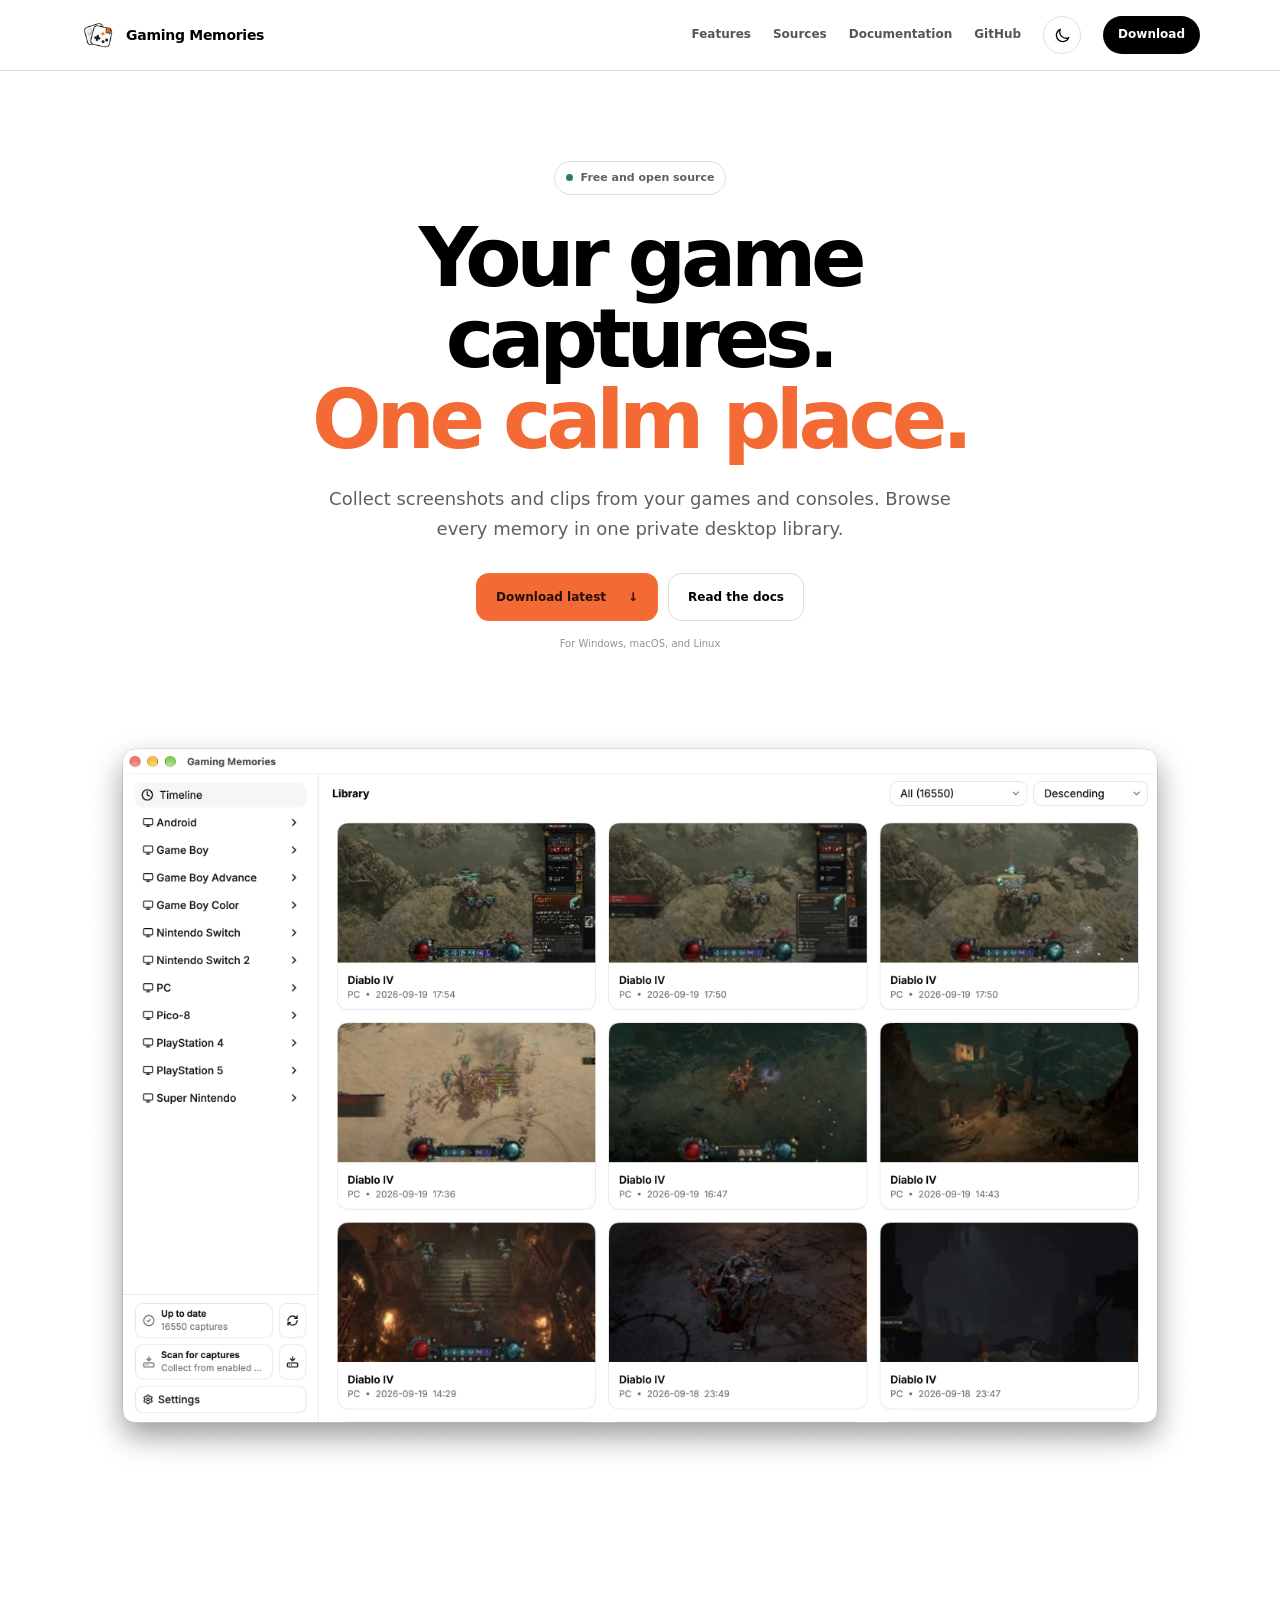
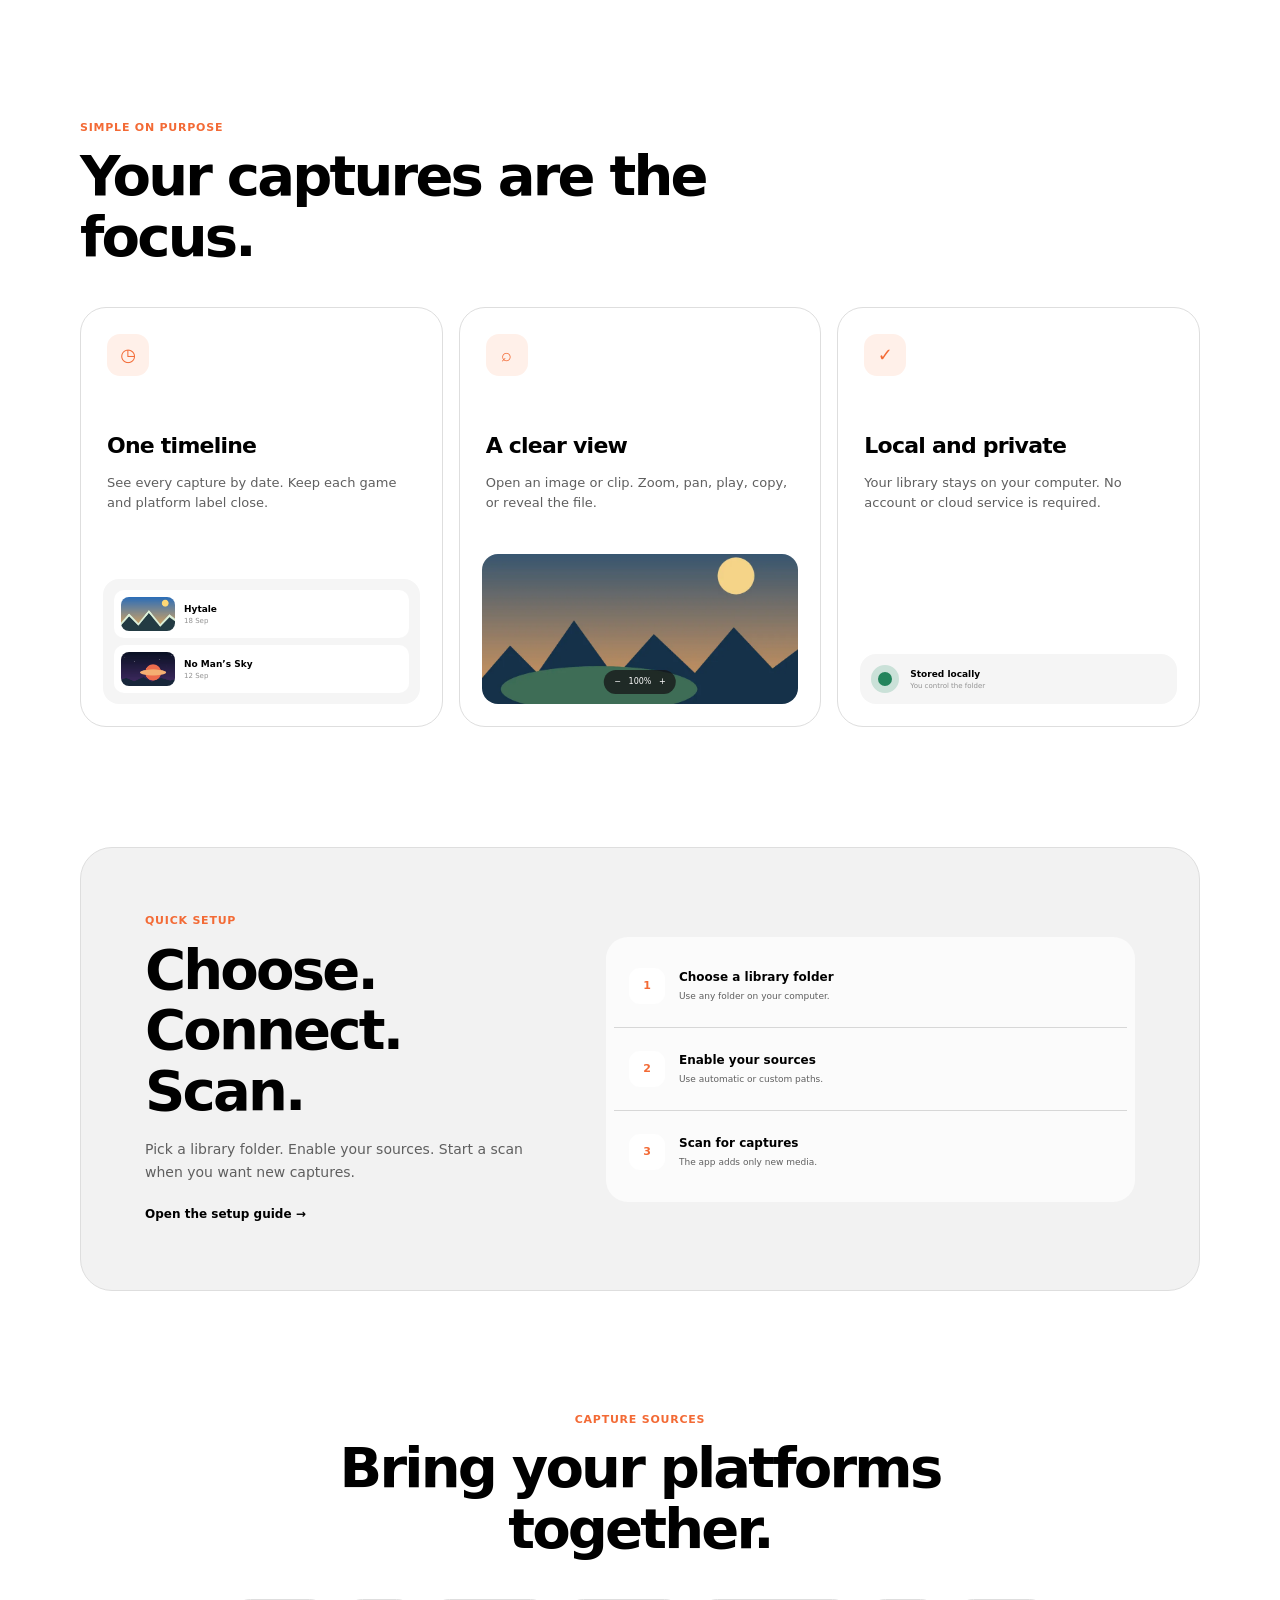
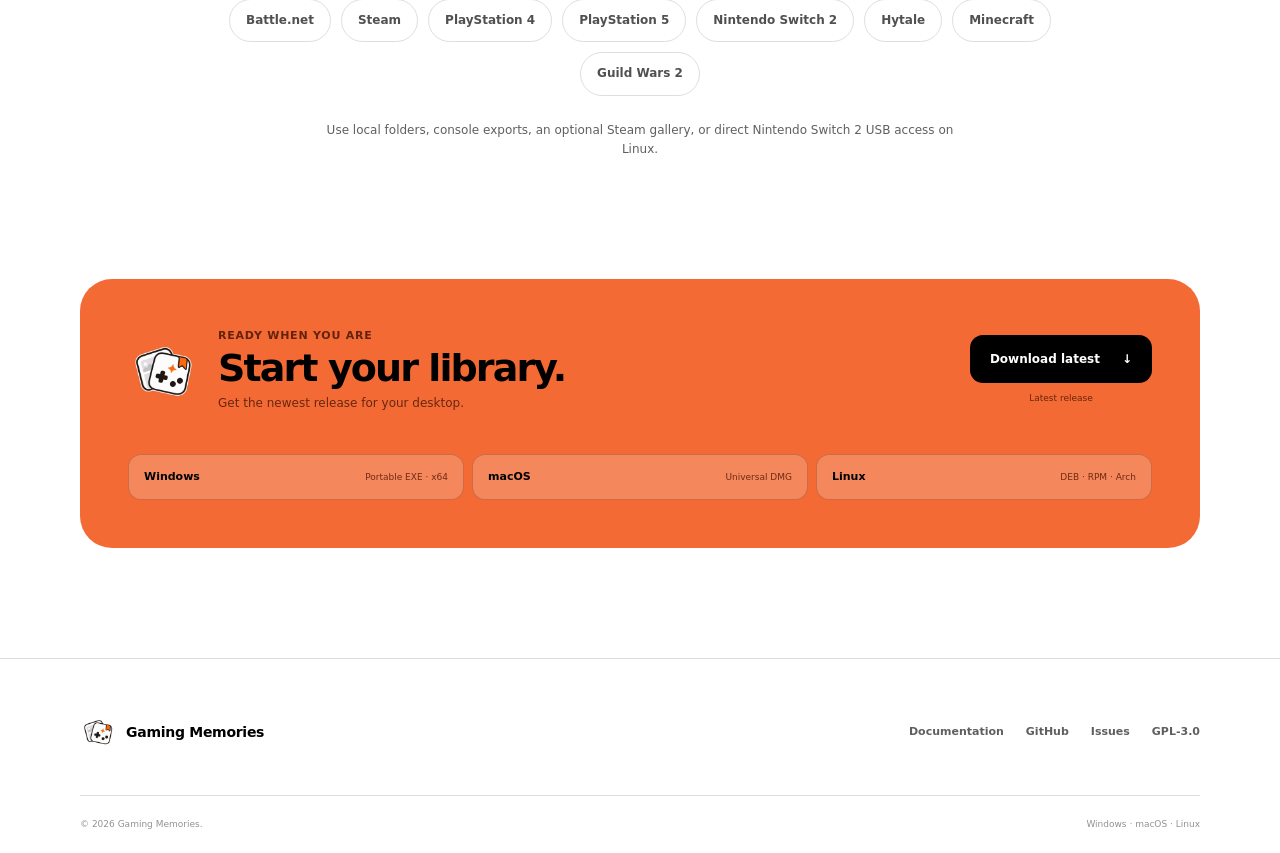
==== commit 339f6e13: "Use real screenshots in landing hero Rotate theme-matched app captures every ten seconds. Keep the s" ====
--- a/site/index.html
+++ b/site/index.html
@@ -55,40 +55,20 @@
         </div>
 
         <figure class="product-figure" data-reveal>
-          <div class="app-window" role="img" aria-label="Gaming Memories timeline with sample media">
-            <div class="window-bar">
-              <div class="window-dots" aria-hidden="true"><span></span><span></span><span></span></div>
-              <span>Gaming Memories</span>
-              <span></span>
+          <div class="screenshot-carousel" data-screenshot-carousel role="group" aria-label="Gaming Memories application screenshots">
+            <div class="screenshot-slide is-active" data-screenshot-slide role="img" aria-label="Timeline showing recent Diablo IV captures">
+              <img class="screenshot-image screenshot-image-light" src="assets/screenshots/timeline-light.webp" alt="" width="2930" height="1984" fetchpriority="high">
+              <img class="screenshot-image screenshot-image-dark" src="assets/screenshots/timeline-dark.webp" alt="" width="2930" height="1984" fetchpriority="high">
             </div>
-            <div class="app-layout">
-              <aside class="app-sidebar" aria-hidden="true">
-                <div class="app-nav-item active">◷ <span>Timeline</span></div>
-                <p>PLATFORMS</p>
-                <div class="app-nav-item">⌄ <span>PC</span></div>
-                <div class="app-nav-child">Diablo IV</div>
-                <div class="app-nav-child">Hytale</div>
-                <div class="app-nav-child">Minecraft</div>
-                <div class="app-nav-item">⌄ <span>Steam</span></div>
-                <div class="app-nav-child">Guild Wars 2</div>
-                <div class="app-nav-child">No Man’s Sky</div>
-                <div class="app-nav-item">› <span>PlayStation 5</span></div>
-                <div class="app-sidebar-footer"><span class="status-dot"></span>Up to date</div>
-              </aside>
-              <div class="app-main">
-                <div class="app-toolbar"><div><span>Library</span> / <b>Timeline</b></div><div>▦ &nbsp; ⇅ &nbsp; •••</div></div>
-                <div class="capture-grid">
-                  <article class="capture-card"><img src="assets/capture-diablo.webp" alt="Red fantasy mountains under a bright moon"><div><b>Diablo IV</b><span>PC · 20 Sep</span></div></article>
-                  <article class="capture-card"><img src="assets/capture-hytale.webp" alt="Snow peaks under a warm sky"><div><b>Hytale</b><span>PC · 18 Sep</span></div></article>
-                  <article class="capture-card"><img src="assets/capture-minecraft.webp" alt="A green block world under a blue sky"><div><b>Minecraft</b><span>PC · 16 Sep</span></div></article>
-                  <article class="capture-card"><img src="assets/capture-gw2.webp" alt="Blue mountains and a pale moon"><div><b>Guild Wars 2</b><span>Steam · 14 Sep</span></div></article>
-                  <article class="capture-card video-card"><img src="assets/capture-space.webp" alt="A ringed red planet above an alien ridge"><i>▶</i><div><b>No Man’s Sky</b><span>Steam · 12 Sep</span></div></article>
-                  <article class="capture-card"><img src="assets/capture-horizon.webp" alt="A green valley with mountains at sunset"><div><b>Horizon Forbidden West</b><span>PS5 · 10 Sep</span></div></article>
-                </div>
-              </div>
+            <div class="screenshot-slide" data-screenshot-slide role="img" aria-label="PC game library showing cover art" aria-hidden="true">
+              <img class="screenshot-image screenshot-image-light" src="assets/screenshots/gamelist-light.webp" alt="" width="2930" height="1984" loading="lazy">
+              <img class="screenshot-image screenshot-image-dark" src="assets/screenshots/gamelist-dark.webp" alt="" width="2930" height="1984" loading="lazy">
+            </div>
+            <div class="screenshot-slide" data-screenshot-slide role="img" aria-label="Terraria capture gallery" aria-hidden="true">
+              <img class="screenshot-image screenshot-image-light" src="assets/screenshots/imagelist-light.webp" alt="" width="2930" height="1984" loading="lazy">
+              <img class="screenshot-image screenshot-image-dark" src="assets/screenshots/imagelist-dark.webp" alt="" width="2930" height="1984" loading="lazy">
             </div>
           </div>
-          <figcaption>Interface preview with sample media</figcaption>
         </figure>
       </section>
 
--- a/site/styles.css
+++ b/site/styles.css
@@ -9,7 +9,6 @@
   --orange: #f36a35;
   --orange-soft: #fff0e9;
   --green: #23845c;
-  --app: #101217;
   --header-bg: rgba(255, 255, 255, .9);
   --nav-muted: #555555;
   --subtle: #929292;
@@ -138,33 +137,19 @@
 .button-dark:hover { background: #333330; }
 
 .product-figure { margin: 0; }
-.product-figure figcaption { margin-top: 13px; color: var(--subtle); font-size: 10px; text-align: center; }
-.app-window { overflow: hidden; border: 1px solid #30343d; border-radius: 24px; background: var(--app); box-shadow: var(--shadow); }
-.window-bar { display: grid; height: 44px; grid-template-columns: 1fr auto 1fr; align-items: center; padding: 0 16px; border-bottom: 1px solid #2d3139; background: #181b21; color: #979da8; font-size: 9px; }
-.window-dots { display: flex; gap: 6px; }
-.window-dots span { width: 8px; height: 8px; border-radius: 50%; background: #454a54; }
-.window-dots span:first-child { background: #e76651; }
-.window-dots span:nth-child(2) { background: #e0a84c; }
-.window-dots span:nth-child(3) { background: #58b66f; }
-.app-layout { display: grid; height: 545px; grid-template-columns: 188px 1fr; }
-.app-sidebar { position: relative; padding: 17px 10px 62px; border-right: 1px solid #2a2e36; background: #14171c; color: #969ca7; font-size: 9px; }
-.app-sidebar > p { margin: 18px 9px 7px; color: #5e6570; font-size: 7px; letter-spacing: .12em; }
-.app-nav-item, .app-nav-child { padding: 7px 9px; border-radius: 7px; }
-.app-nav-item { display: flex; gap: 8px; }
-.app-nav-item.active { background: #292d35; color: white; }
-.app-nav-child { padding-left: 33px; color: #7b828e; }
-.app-sidebar-footer { position: absolute; right: 0; bottom: 0; left: 0; display: flex; align-items: center; gap: 7px; padding: 16px 18px; border-top: 1px solid #2a2e36; }
-.status-dot { width: 7px; height: 7px; border-radius: 50%; background: #55c88e; }
-.app-main { min-width: 0; }
-.app-toolbar { display: flex; height: 58px; align-items: center; justify-content: space-between; padding: 0 18px; border-bottom: 1px solid #2a2e36; color: #777e89; font-size: 9px; }
-.app-toolbar b { color: #e7e9ed; }
-.capture-grid { display: grid; grid-template-columns: repeat(3, 1fr); gap: 12px; padding: 16px; }
-.capture-card { position: relative; overflow: hidden; border: 1px solid #2c313a; border-radius: 9px; background: #181b22; }
-.capture-card img { width: 100%; height: 161px; object-fit: cover; }
-.capture-card > div { display: flex; flex-direction: column; padding: 10px 11px 11px; }
-.capture-card b { overflow: hidden; color: #e5e7eb; font-size: 8px; text-overflow: ellipsis; white-space: nowrap; }
-.capture-card span { color: #747b87; font-size: 6.5px; }
-.capture-card i { position: absolute; top: 67px; left: 50%; display: grid; width: 32px; height: 32px; place-items: center; border: 1px solid rgba(255,255,255,.22); border-radius: 50%; background: rgba(0,0,0,.66); color: white; font-size: 8px; font-style: normal; transform: translateX(-50%); }
+.screenshot-carousel { position: relative; overflow: hidden; aspect-ratio: 2930 / 1984; border-radius: 24px; }
+.screenshot-slide { position: absolute; inset: 0; z-index: 0; opacity: 0; transition: opacity .8s ease; }
+.screenshot-slide.is-active { z-index: 1; opacity: 1; }
+.screenshot-image { width: 100%; height: 100%; object-fit: cover; }
+.screenshot-image-dark { display: none; }
+
+:root[data-theme="dark"] .screenshot-image-light { display: none; }
+:root[data-theme="dark"] .screenshot-image-dark { display: block; }
+
+@media (prefers-color-scheme: dark) {
+  :root:not([data-theme="light"]) .screenshot-image-light { display: none; }
+  :root:not([data-theme="light"]) .screenshot-image-dark { display: block; }
+}
 
 .features, .sources-section { padding-top: 120px; padding-bottom: 120px; }
 .section-heading { max-width: 650px; margin-bottom: 40px; }
@@ -303,8 +288,6 @@
 .compact-footer { padding-top: 0; }
 
 @media (max-width: 1050px) {
-  .app-layout { height: 490px; }
-  .capture-card img { height: 137px; }
   .setup-section { gap: 40px; padding: 48px; }
   .docs-layout { grid-template-columns: 175px minmax(0, 1fr); }
   .docs-on-page { display: none; }
@@ -338,22 +321,7 @@
   .hero-copy > p:not(.hero-badge) { font-size: 15px; }
   .hero-actions { align-items: stretch; flex-direction: column; }
   .hero-actions .button { width: 100%; }
-  .app-window { border-radius: 16px; }
-  .window-bar { height: 31px; font-size: 6px; }
-  .app-layout { height: 280px; grid-template-columns: 90px 1fr; }
-  .app-sidebar { padding: 8px 4px 40px; font-size: 5px; }
-  .app-sidebar > p { margin: 8px 5px 3px; font-size: 4px; }
-  .app-nav-item, .app-nav-child { padding: 3px 5px; border-radius: 4px; }
-  .app-nav-child { padding-left: 18px; }
-  .app-sidebar-footer { padding: 8px; }
-  .app-toolbar { height: 34px; padding: 0 7px; font-size: 5px; }
-  .capture-grid { gap: 5px; padding: 7px; }
-  .capture-card { border-radius: 5px; }
-  .capture-card img { height: 74px; }
-  .capture-card > div { padding: 4px; }
-  .capture-card b { font-size: 4.5px; }
-  .capture-card span { font-size: 3.5px; }
-  .capture-card i { top: 28px; width: 18px; height: 18px; font-size: 5px; }
+  .screenshot-carousel { border-radius: 16px; }
   .features, .sources-section { padding-top: 85px; padding-bottom: 85px; }
   .section-heading h2, .setup-copy h2, .download-copy h2 { font-size: 39px; }
   .feature-card { min-height: 390px; padding: 22px; }
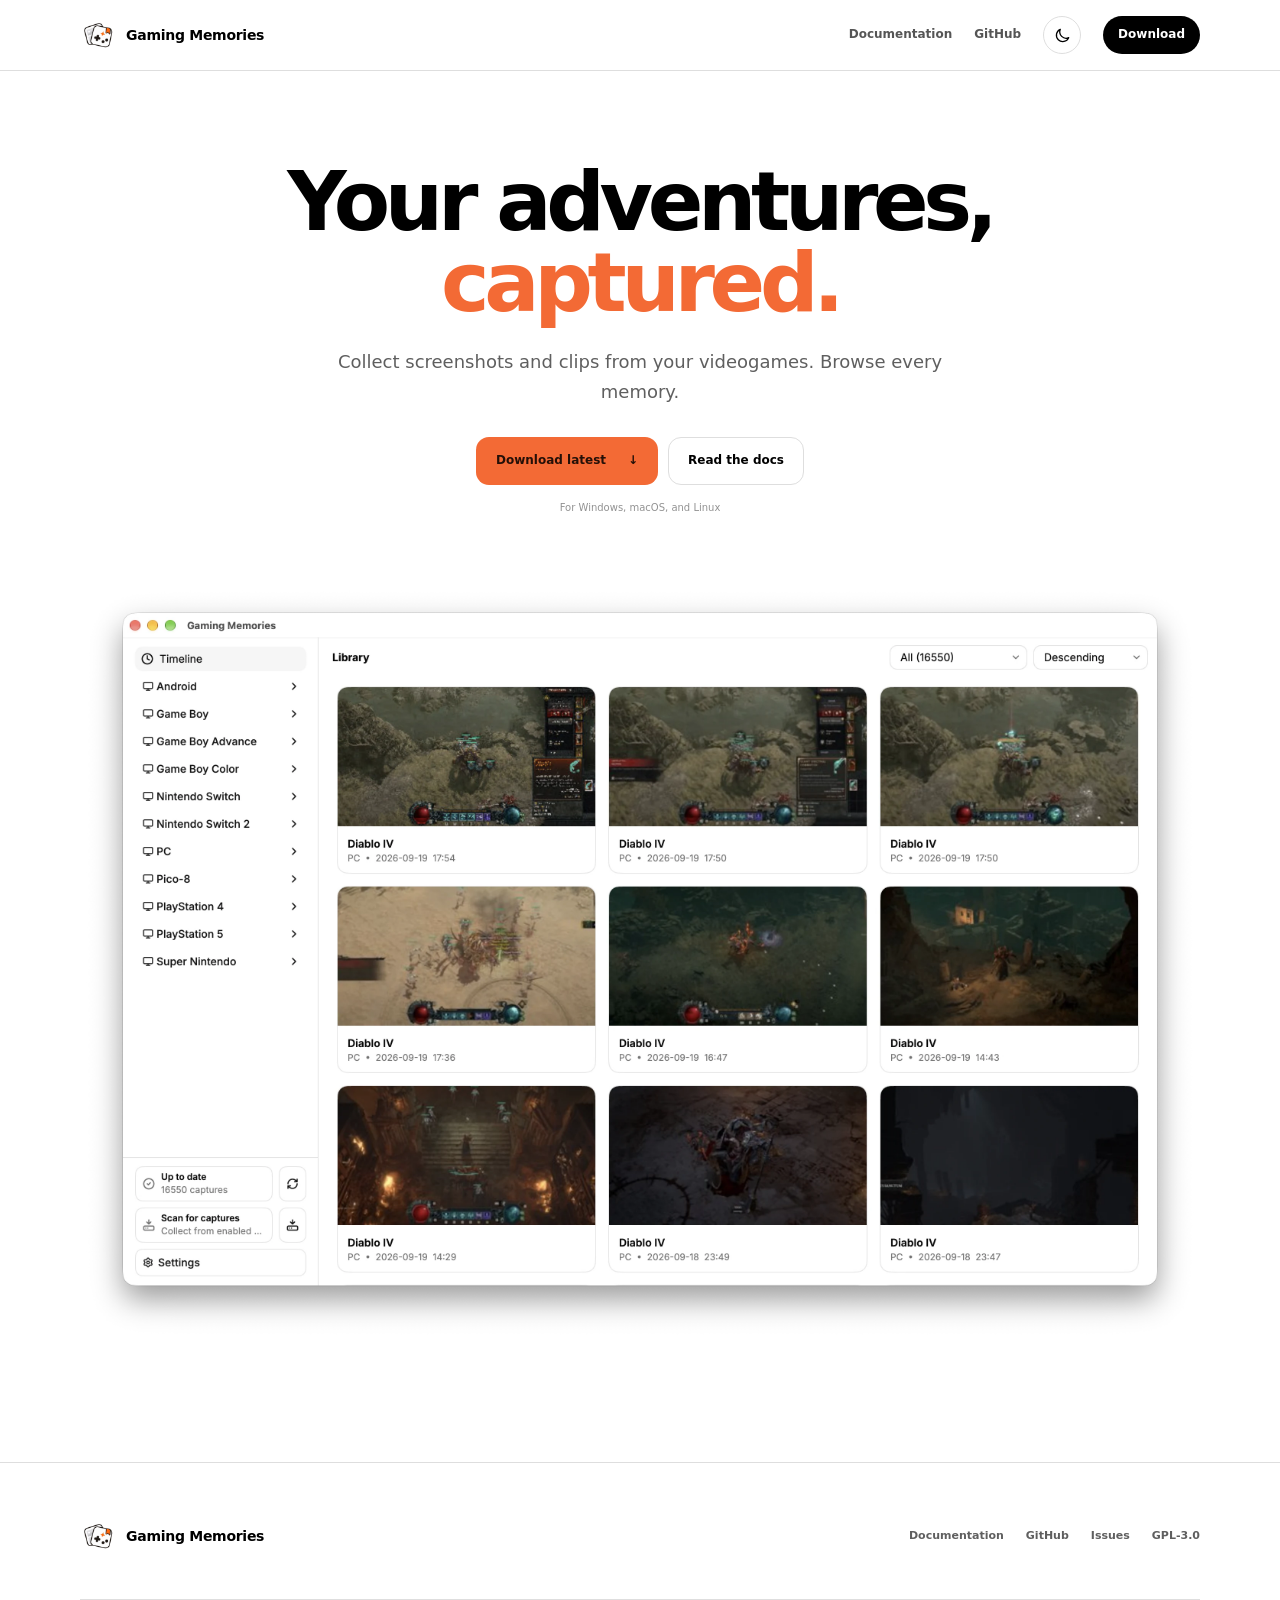
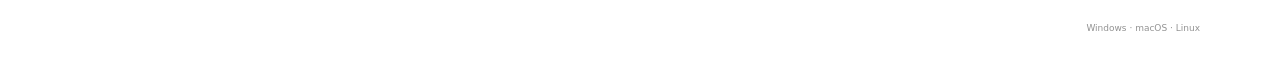
==== commit 07da71ea: "Simplify landing page and refresh social preview Trim the landing page to its hero, screenshot carou" ====
--- a/site/index.html
+++ b/site/index.html
@@ -4,12 +4,19 @@
     <meta charset="utf-8">
     <meta name="viewport" content="width=device-width, initial-scale=1">
     <meta name="theme-color" content="#ffffff">
-    <meta name="description" content="Gaming Memories collects game screenshots and clips into one local desktop library.">
-    <meta property="og:title" content="Gaming Memories">
-    <meta property="og:description" content="One calm place for every game capture.">
+    <meta name="description" content="Collect screenshots and clips from your videogames. Browse every memory.">
+    <meta property="og:title" content="Gaming Memories — Your adventures, captured.">
+    <meta property="og:description" content="Collect screenshots and clips from your videogames. Browse every memory.">
     <meta property="og:type" content="website">
-    <meta property="og:image" content="assets/og-card.png">
-    <title>Gaming Memories — One place for every game capture</title>
+    <meta property="og:image" content="https://fmartingr.github.io/gaming-memories/assets/og-card.png">
+    <meta property="og:image:width" content="1200">
+    <meta property="og:image:height" content="630">
+    <meta property="og:image:alt" content="Gaming Memories — Your adventures, captured.">
+    <meta name="twitter:card" content="summary_large_image">
+    <meta name="twitter:title" content="Gaming Memories — Your adventures, captured.">
+    <meta name="twitter:description" content="Collect screenshots and clips from your videogames. Browse every memory.">
+    <meta name="twitter:image" content="https://fmartingr.github.io/gaming-memories/assets/og-card.png">
+    <title>Gaming Memories — Your adventures, captured.</title>
     <link rel="icon" href="assets/favicon.png" type="image/png">
     <script src="theme-init.js"></script>
     <link rel="stylesheet" href="styles.css">
@@ -28,8 +35,6 @@
           <span class="sr-only">Open navigation</span><span></span><span></span>
         </button>
         <div class="nav-links" id="nav-links">
-          <a href="#features">Features</a>
-          <a href="#sources">Sources</a>
           <a href="docs.html">Documentation</a>
           <a href="https://github.com/fmartingr/gaming-memories">GitHub</a>
           <button class="theme-toggle" type="button" data-theme-toggle aria-label="Use dark theme" title="Use dark theme">
@@ -44,9 +49,8 @@
     <main id="main">
       <section class="hero shell">
         <div class="hero-copy" data-reveal>
-          <p class="hero-badge"><span></span> Free and open source</p>
-          <h1>Your game captures.<br><em>One calm place.</em></h1>
-          <p>Collect screenshots and clips from your games and consoles. Browse every memory in one private desktop library.</p>
+          <h1>Your adventures,<br><em>captured.</em></h1>
+          <p>Collect screenshots and clips from your videogames. Browse every memory.</p>
           <div class="hero-actions">
             <a class="button button-primary" data-smart-download href="https://github.com/fmartingr/gaming-memories/releases/latest"><span data-download-label>Download latest</span><span aria-hidden="true">↓</span></a>
             <a class="button button-secondary" href="docs.html">Read the docs</a>
@@ -71,77 +75,6 @@
           </div>
         </figure>
       </section>
-
-      <section class="features shell" id="features">
-        <div class="section-heading" data-reveal>
-          <p>Simple on purpose</p>
-          <h2>Your captures are the focus.</h2>
-        </div>
-        <div class="feature-grid">
-          <article class="feature-card" data-reveal>
-            <div class="feature-icon">◷</div>
-            <h3>One timeline</h3>
-            <p>See every capture by date. Keep each game and platform label close.</p>
-            <div class="mini-timeline" aria-hidden="true">
-              <div><img src="assets/capture-hytale.webp" alt=""><span><b>Hytale</b><small>18 Sep</small></span></div>
-              <div><img src="assets/capture-space.webp" alt=""><span><b>No Man’s Sky</b><small>12 Sep</small></span></div>
-            </div>
-          </article>
-          <article class="feature-card" data-reveal>
-            <div class="feature-icon">⌕</div>
-            <h3>A clear view</h3>
-            <p>Open an image or clip. Zoom, pan, play, copy, or reveal the file.</p>
-            <div class="mini-viewer" aria-hidden="true"><img src="assets/capture-horizon.webp" alt=""><span>− &nbsp; 100% &nbsp; +</span></div>
-          </article>
-          <article class="feature-card" data-reveal>
-            <div class="feature-icon">✓</div>
-            <h3>Local and private</h3>
-            <p>Your library stays on your computer. No account or cloud service is required.</p>
-            <div class="privacy-note" aria-hidden="true"><span></span><div><b>Stored locally</b><small>You control the folder</small></div></div>
-          </article>
-        </div>
-      </section>
-
-      <section class="setup-section shell" data-reveal>
-        <div class="setup-copy">
-          <p>Quick setup</p>
-          <h2>Choose. Connect. Scan.</h2>
-          <span>Pick a library folder. Enable your sources. Start a scan when you want new captures.</span>
-          <a href="docs.html#first-run">Open the setup guide →</a>
-        </div>
-        <ol class="setup-steps">
-          <li><span>1</span><div><b>Choose a library folder</b><small>Use any folder on your computer.</small></div></li>
-          <li><span>2</span><div><b>Enable your sources</b><small>Use automatic or custom paths.</small></div></li>
-          <li><span>3</span><div><b>Scan for captures</b><small>The app adds only new media.</small></div></li>
-        </ol>
-      </section>
-
-      <section class="sources-section shell" id="sources">
-        <div class="section-heading centered" data-reveal>
-          <p>Capture sources</p>
-          <h2>Bring your platforms together.</h2>
-        </div>
-        <div class="source-list" data-reveal>
-          <span>Battle.net</span><span>Steam</span><span>PlayStation 4</span><span>PlayStation 5</span><span>Nintendo Switch 2</span><span>Hytale</span><span>Minecraft</span><span>Guild Wars 2</span>
-        </div>
-        <p class="source-note">Use local folders, console exports, an optional Steam gallery, or direct Nintendo Switch 2 USB access on Linux.</p>
-      </section>
-
-      <section class="download-section shell" id="download" data-reveal>
-        <div class="download-copy">
-          <img src="assets/logo.webp" alt="" width="72" height="72">
-          <div><p>Ready when you are</p><h2>Start your library.</h2><span data-release-status>Get the newest release for your desktop.</span></div>
-        </div>
-        <div class="download-actions">
-          <a class="button button-dark" data-smart-download href="https://github.com/fmartingr/gaming-memories/releases/latest"><span data-download-label>Download latest</span><span aria-hidden="true">↓</span></a>
-          <small data-release-version>Latest release</small>
-        </div>
-        <div class="platform-downloads" aria-label="Downloads by platform">
-          <a data-platform-download="windows" href="https://github.com/fmartingr/gaming-memories/releases/latest"><b>Windows</b><span>Portable EXE · x64</span></a>
-          <a data-platform-download="macos" href="https://github.com/fmartingr/gaming-memories/releases/latest"><b>macOS</b><span>Universal DMG</span></a>
-          <a data-platform-download="linux" href="https://github.com/fmartingr/gaming-memories/releases/latest"><b>Linux</b><span>DEB · RPM · Arch</span></a>
-        </div>
-      </section>
     </main>
 
     <footer class="site-footer">
@@ -149,7 +82,7 @@
         <a class="brand" href="index.html"><img src="assets/logo.webp" alt="" width="38" height="38"><span>Gaming Memories</span></a>
         <nav aria-label="Footer navigation"><a href="docs.html">Documentation</a><a href="https://github.com/fmartingr/gaming-memories">GitHub</a><a href="https://github.com/fmartingr/gaming-memories/issues">Issues</a><a href="https://www.gnu.org/licenses/gpl-3.0.html">GPL-3.0</a></nav>
       </div>
-      <div class="shell footer-bottom"><span>© <span data-year></span> Gaming Memories.</span><span>Windows · macOS · Linux</span></div>
+      <div class="shell footer-bottom"><span>Windows · macOS · Linux</span></div>
     </footer>
   </body>
 </html>
--- a/site/styles.css
+++ b/site/styles.css
@@ -13,18 +13,12 @@
   --nav-muted: #555555;
   --subtle: #929292;
   --surface-hover: #bdbdbd;
-  --setup-bg: #f2f2f2;
-  --setup-overlay: rgba(255, 255, 255, .72);
-  --setup-line: #d7d7d7;
-  --chip-text: #505050;
   --footer-muted: #929292;
   --content-muted: #5f5f5f;
   --table-muted: #656565;
   --inverse-bg: #000000;
   --inverse-text: #ffffff;
-  --radius: 26px;
   --shell: 1120px;
-  --shadow: 0 24px 70px rgba(0, 0, 0, .11);
 }
 
 :root[data-theme="dark"] {
@@ -42,16 +36,11 @@
   --nav-muted: #b0b0b0;
   --subtle: #858585;
   --surface-hover: #505050;
-  --setup-bg: #101010;
-  --setup-overlay: rgba(255, 255, 255, .05);
-  --setup-line: #303030;
-  --chip-text: #d0d0d0;
   --footer-muted: #777777;
   --content-muted: #b0b0b0;
   --table-muted: #b3b3b3;
   --inverse-bg: #ffffff;
   --inverse-text: #000000;
-  --shadow: 0 24px 70px rgba(0, 0, 0, .55);
 }
 
 @media (prefers-color-scheme: dark) {
@@ -70,16 +59,11 @@
     --nav-muted: #b0b0b0;
     --subtle: #858585;
     --surface-hover: #505050;
-    --setup-bg: #101010;
-    --setup-overlay: rgba(255, 255, 255, .05);
-    --setup-line: #303030;
-    --chip-text: #d0d0d0;
     --footer-muted: #777777;
     --content-muted: #b0b0b0;
     --table-muted: #b3b3b3;
     --inverse-bg: #ffffff;
     --inverse-text: #000000;
-    --shadow: 0 24px 70px rgba(0, 0, 0, .55);
   }
 }
 
@@ -119,11 +103,9 @@
 
 .hero { padding-top: 90px; padding-bottom: 120px; }
 .hero-copy { max-width: 790px; margin: 0 auto 68px; text-align: center; }
-.hero-badge { display: inline-flex; align-items: center; gap: 8px; margin: 0 0 22px; padding: 7px 11px; border: 1px solid var(--line); border-radius: 999px; background: var(--surface); color: var(--muted); font-size: 11px; font-weight: 650; }
-.hero-badge span { width: 7px; height: 7px; border-radius: 50%; background: var(--green); }
 .hero h1 { margin: 0; font-size: clamp(52px, 7vw, 82px); font-weight: 760; letter-spacing: -.065em; line-height: .99; }
 .hero h1 em { color: var(--orange); font-style: normal; }
-.hero-copy > p:not(.hero-badge) { max-width: 650px; margin: 24px auto 0; color: var(--muted); font-size: 18px; line-height: 1.65; }
+.hero-copy > p { max-width: 650px; margin: 24px auto 0; color: var(--muted); font-size: 18px; line-height: 1.65; }
 .hero-actions { display: flex; justify-content: center; gap: 10px; margin-top: 30px; }
 .hero-copy > small { display: block; margin-top: 15px; color: var(--subtle); font-size: 10px; }
 
@@ -133,9 +115,6 @@
 .button-primary:hover { background: #e75b28; }
 .button-secondary { border-color: var(--line); background: var(--surface); }
 .button-secondary:hover { border-color: var(--surface-hover); }
-.button-dark { background: #000000; color: #ffffff; }
-.button-dark:hover { background: #333330; }
-
 .product-figure { margin: 0; }
 .screenshot-carousel { position: relative; overflow: hidden; aspect-ratio: 2930 / 1984; border-radius: 24px; }
 .screenshot-slide { position: absolute; inset: 0; z-index: 0; opacity: 0; transition: opacity .8s ease; }
@@ -151,64 +130,11 @@
   :root:not([data-theme="light"]) .screenshot-image-dark { display: block; }
 }
 
-.features, .sources-section { padding-top: 120px; padding-bottom: 120px; }
-.section-heading { max-width: 650px; margin-bottom: 40px; }
-.section-heading.centered { margin-right: auto; margin-left: auto; text-align: center; }
-.section-heading > p, .setup-copy > p, .download-copy p, .docs-hero .kicker { margin: 0 0 10px; color: var(--orange); font-size: 11px; font-weight: 750; letter-spacing: .07em; text-transform: uppercase; }
-.section-heading h2, .setup-copy h2, .download-copy h2, .docs-hero h1 { margin: 0; font-size: clamp(38px, 5vw, 56px); font-weight: 730; letter-spacing: -.05em; line-height: 1.08; }
-.feature-grid { display: grid; grid-template-columns: repeat(3, 1fr); gap: 16px; }
-.feature-card { position: relative; overflow: hidden; min-height: 420px; padding: 26px; border: 1px solid var(--line); border-radius: var(--radius); background: var(--surface); }
-.feature-icon { display: grid; width: 42px; height: 42px; margin-bottom: 52px; place-items: center; border-radius: 13px; background: var(--orange-soft); color: var(--orange); font-size: 18px; }
-.feature-card h3 { margin: 0; font-size: 22px; letter-spacing: -.035em; }
-.feature-card > p { margin: 9px 0 0; color: var(--muted); font-size: 13px; }
-.mini-timeline, .privacy-note { position: absolute; right: 22px; bottom: 22px; left: 22px; padding: 11px; border-radius: 16px; background: var(--surface-soft); }
-.mini-timeline > div { display: flex; align-items: center; gap: 9px; padding: 7px; border-radius: 10px; background: var(--surface); }
-.mini-timeline > div + div { margin-top: 7px; }
-.mini-timeline img { width: 54px; height: 34px; border-radius: 8px; object-fit: cover; }
-.mini-timeline b, .mini-timeline small, .privacy-note b, .privacy-note small { display: block; }
-.mini-timeline b, .privacy-note b { font-size: 9px; }
-.mini-timeline small, .privacy-note small { color: var(--subtle); font-size: 7px; }
-.mini-viewer { position: absolute; right: 22px; bottom: 22px; left: 22px; overflow: hidden; height: 150px; border-radius: 16px; }
-.mini-viewer img { width: 100%; height: 100%; object-fit: cover; }
-.mini-viewer span { position: absolute; right: 50%; bottom: 10px; padding: 6px 10px; border-radius: 999px; background: rgba(20,21,22,.75); color: white; font-size: 8px; transform: translateX(50%); }
-.privacy-note { display: flex; align-items: center; gap: 11px; }
-.privacy-note > span { width: 28px; height: 28px; border: 7px solid color-mix(in srgb, var(--green) 24%, var(--surface)); border-radius: 50%; background: var(--green); }
-
-.setup-section { display: grid; grid-template-columns: .85fr 1.15fr; align-items: center; gap: 70px; padding: 64px; border: 1px solid var(--line); border-radius: 32px; background: var(--setup-bg); }
-.setup-copy > span { display: block; max-width: 430px; margin-top: 17px; color: var(--muted); font-size: 14px; }
-.setup-copy > a { display: inline-block; margin-top: 22px; color: var(--text); font-size: 12px; font-weight: 700; }
-.setup-copy > a:hover { color: var(--orange); }
-.setup-steps { margin: 0; padding: 8px; border-radius: 22px; background: var(--setup-overlay); list-style: none; }
-.setup-steps li { display: flex; min-height: 83px; align-items: center; gap: 14px; padding: 13px 15px; border-bottom: 1px solid var(--setup-line); }
-.setup-steps li:last-child { border-bottom: 0; }
-.setup-steps li > span { display: grid; width: 36px; height: 36px; flex: 0 0 36px; place-items: center; border-radius: 11px; background: var(--surface); color: var(--orange); font-size: 11px; font-weight: 800; }
-.setup-steps b, .setup-steps small { display: block; }
-.setup-steps b { font-size: 12px; }
-.setup-steps small { margin-top: 2px; color: var(--muted); font-size: 9px; }
-
-.source-list { display: flex; flex-wrap: wrap; justify-content: center; gap: 10px; max-width: 880px; margin: 0 auto; }
-.source-list span { padding: 11px 16px; border: 1px solid var(--line); border-radius: 999px; background: var(--surface); color: var(--chip-text); font-size: 12px; font-weight: 650; }
-.source-note { max-width: 650px; margin: 25px auto 0; color: var(--muted); font-size: 12px; text-align: center; }
-
-.download-section { display: grid; grid-template-columns: 1fr auto; align-items: center; gap: 35px; margin-bottom: 110px; padding: 48px; border-radius: 32px; background: var(--orange); }
-.download-copy { display: flex; align-items: center; gap: 20px; }
-.download-copy img { width: 70px; height: 70px; }
-.download-copy p { margin-bottom: 3px; color: #64220d; }
-.download-copy h2 { font-size: 38px; }
-.download-copy > div > span { color: #68270f; font-size: 12px; }
-.download-actions { display: flex; align-items: center; flex-direction: column; gap: 8px; }
-.download-actions small { color: #69260e; font-size: 9px; }
-.platform-downloads { display: grid; grid-column: 1 / -1; grid-template-columns: repeat(3, 1fr); gap: 8px; margin-top: 5px; }
-.platform-downloads a { display: flex; align-items: center; justify-content: space-between; padding: 13px 15px; border: 1px solid rgba(80,28,8,.25); border-radius: 13px; background: rgba(255,255,255,.2); }
-.platform-downloads a:hover { background: rgba(255,255,255,.35); }
-.platform-downloads b { font-size: 11px; }
-.platform-downloads span { color: #6d2b12; font-size: 9px; }
-
 .site-footer { padding-top: 55px; border-top: 1px solid var(--line); background: var(--surface); }
 .footer-main { display: flex; align-items: center; justify-content: space-between; padding-bottom: 45px; }
 .footer-main nav { display: flex; gap: 22px; color: var(--muted); font-size: 11px; font-weight: 650; }
 .footer-main nav a:hover { color: var(--text); }
-.footer-bottom { display: flex; min-height: 58px; align-items: center; justify-content: space-between; border-top: 1px solid var(--line); color: var(--footer-muted); font-size: 9px; }
+.footer-bottom { display: flex; min-height: 58px; align-items: center; justify-content: flex-end; border-top: 1px solid var(--line); color: var(--footer-muted); font-size: 9px; }
 
 .button:focus-visible, .nav-toggle:focus-visible, .copy-button:focus-visible, .platform-tabs button:focus-visible, summary:focus-visible, a:focus-visible { outline: 3px solid rgba(243,106,53,.28); outline-offset: 3px; }
 .js [data-reveal] { opacity: 0; transform: translateY(15px); transition: opacity .5s ease, transform .5s ease; }
@@ -217,7 +143,8 @@
 /* Documentation */
 .docs-page { background: var(--bg); }
 .docs-hero { padding: 90px 0 70px; text-align: center; }
-.docs-hero h1 { max-width: 760px; margin-inline: auto; }
+.docs-hero .kicker { margin: 0 0 10px; color: var(--orange); font-size: 11px; font-weight: 750; letter-spacing: .07em; text-transform: uppercase; }
+.docs-hero h1 { max-width: 760px; margin: 0 auto; font-size: clamp(38px, 5vw, 56px); font-weight: 730; letter-spacing: -.05em; line-height: 1.08; }
 .docs-hero > .shell > p:last-child { max-width: 630px; margin: 18px auto 0; color: var(--muted); font-size: 16px; }
 .docs-layout { display: grid; grid-template-columns: 190px minmax(0, 720px) 145px; justify-content: space-between; gap: 44px; padding-top: 40px; padding-bottom: 120px; }
 .docs-sidebar, .docs-on-page { position: sticky; top: 100px; align-self: start; max-height: calc(100vh - 120px); overflow: auto; }
@@ -288,7 +215,6 @@
 .compact-footer { padding-top: 0; }
 
 @media (max-width: 1050px) {
-  .setup-section { gap: 40px; padding: 48px; }
   .docs-layout { grid-template-columns: 175px minmax(0, 1fr); }
   .docs-on-page { display: none; }
 }
@@ -299,12 +225,6 @@
   .nav-links.open { display: flex; }
   .nav-links > a { padding: 10px 3px; }
   .nav-download { margin-top: 7px; padding-inline: 15px !important; }
-  .feature-grid { grid-template-columns: 1fr; }
-  .feature-card { min-height: 360px; }
-  .setup-section { grid-template-columns: 1fr; }
-  .download-section { grid-template-columns: 1fr; }
-  .download-actions { align-items: flex-start; }
-  .platform-downloads { grid-column: auto; }
   .footer-main { align-items: flex-start; flex-direction: column; gap: 25px; }
   .docs-layout { display: block; }
   .docs-sidebar { display: none; }
@@ -318,20 +238,10 @@
   .hero { padding-top: 62px; padding-bottom: 85px; }
   .hero-copy { margin-bottom: 48px; }
   .hero h1 { font-size: 50px; }
-  .hero-copy > p:not(.hero-badge) { font-size: 15px; }
+  .hero-copy > p { font-size: 15px; }
   .hero-actions { align-items: stretch; flex-direction: column; }
   .hero-actions .button { width: 100%; }
   .screenshot-carousel { border-radius: 16px; }
-  .features, .sources-section { padding-top: 85px; padding-bottom: 85px; }
-  .section-heading h2, .setup-copy h2, .download-copy h2 { font-size: 39px; }
-  .feature-card { min-height: 390px; padding: 22px; }
-  .setup-section { width: calc(100% - 28px); padding: 30px 20px; border-radius: 24px; }
-  .source-list { justify-content: flex-start; }
-  .source-list span { padding: 9px 12px; font-size: 10px; }
-  .download-section { width: calc(100% - 28px); margin-bottom: 80px; padding: 31px 22px; border-radius: 24px; }
-  .download-copy { align-items: flex-start; }
-  .download-copy img { width: 54px; height: 54px; }
-  .platform-downloads { grid-template-columns: 1fr; }
   .footer-main nav { flex-wrap: wrap; gap: 14px 20px; }
   .footer-bottom { align-items: flex-start; flex-direction: column; justify-content: center; gap: 2px; }
   .docs-hero { padding: 60px 0 45px; }
